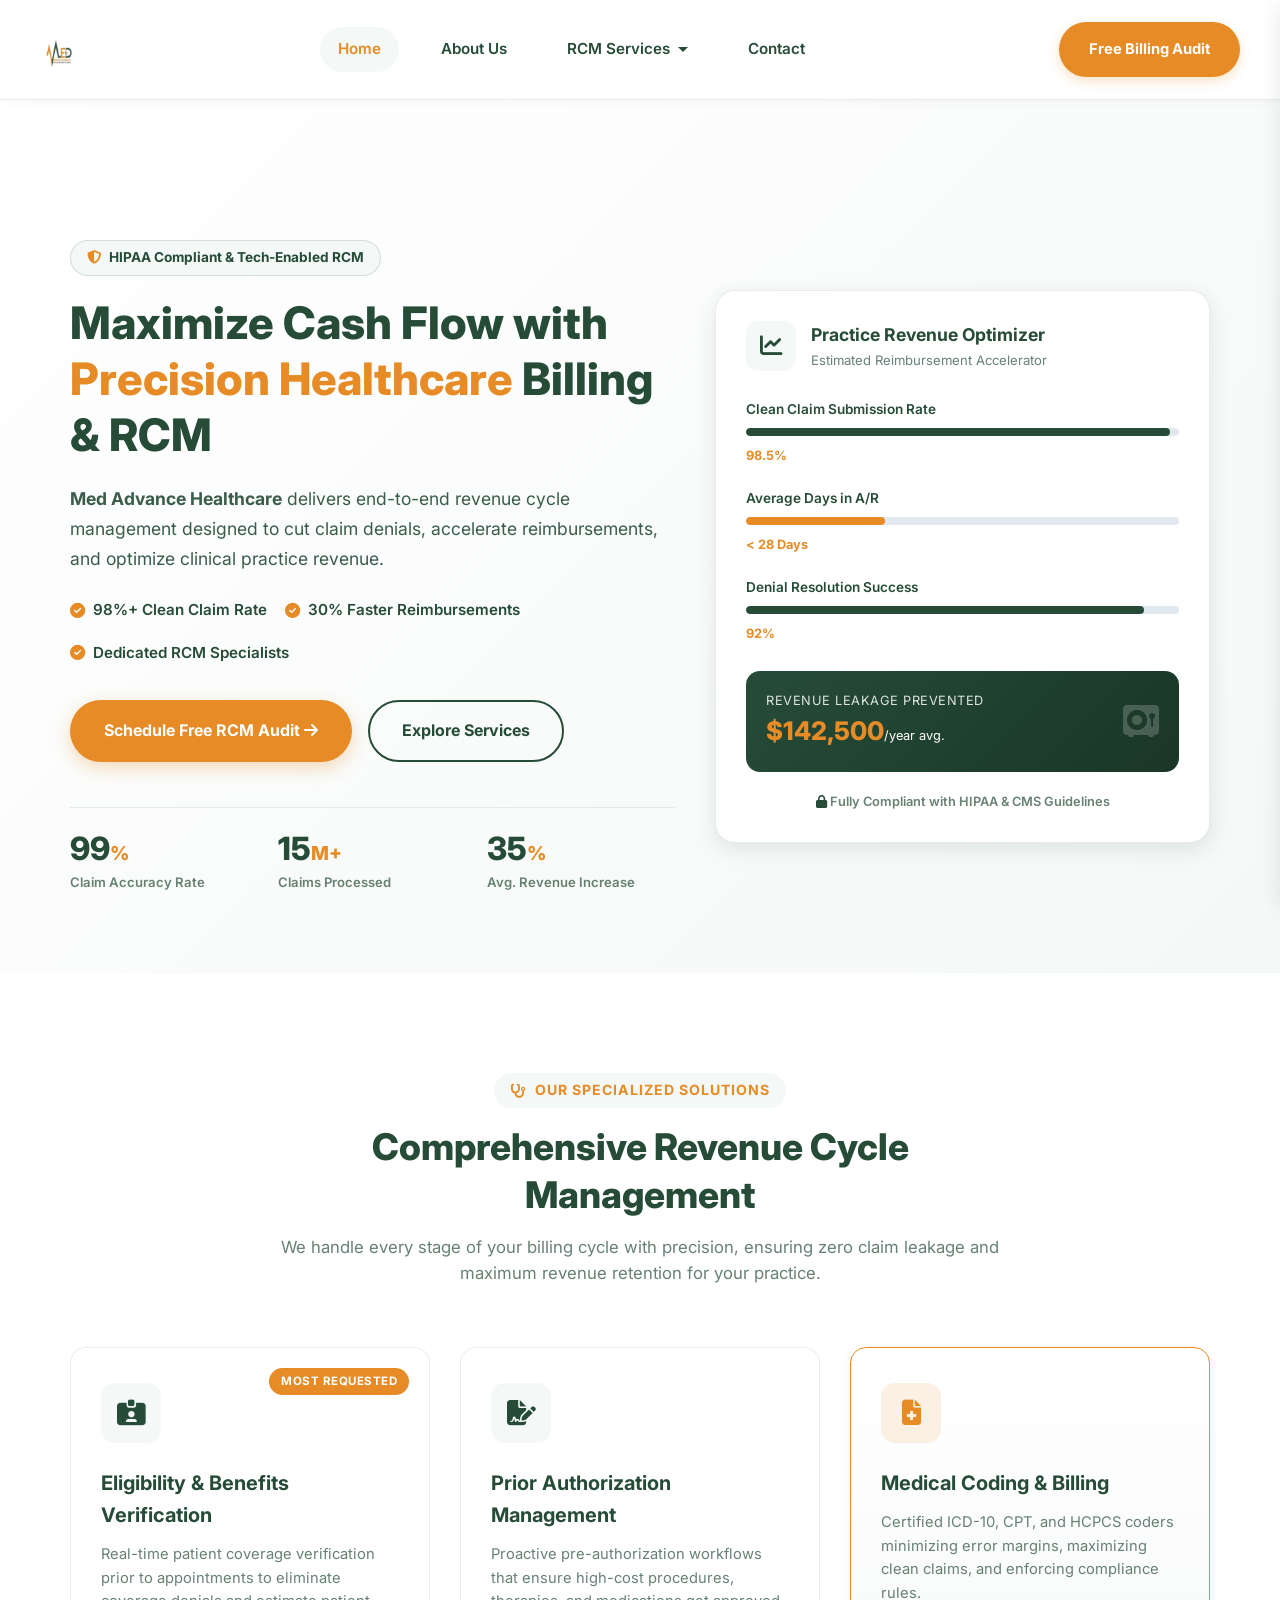
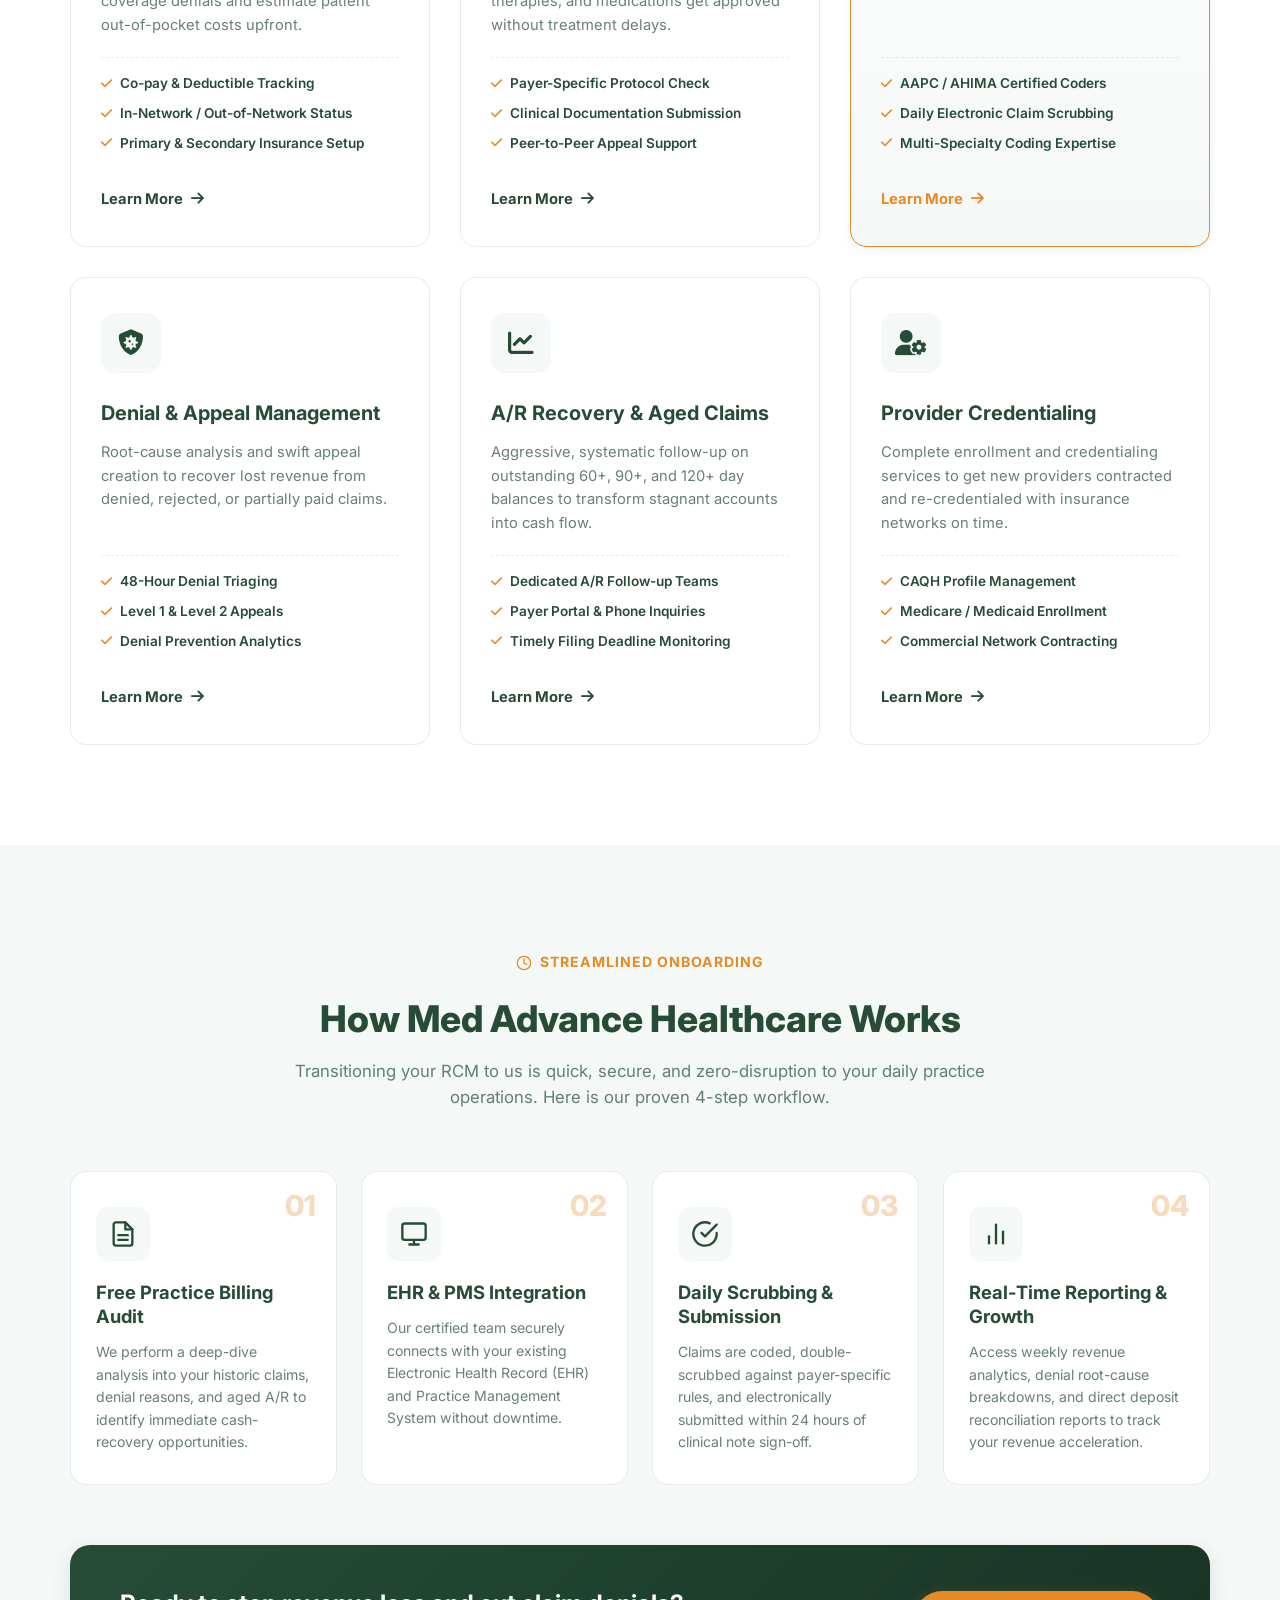
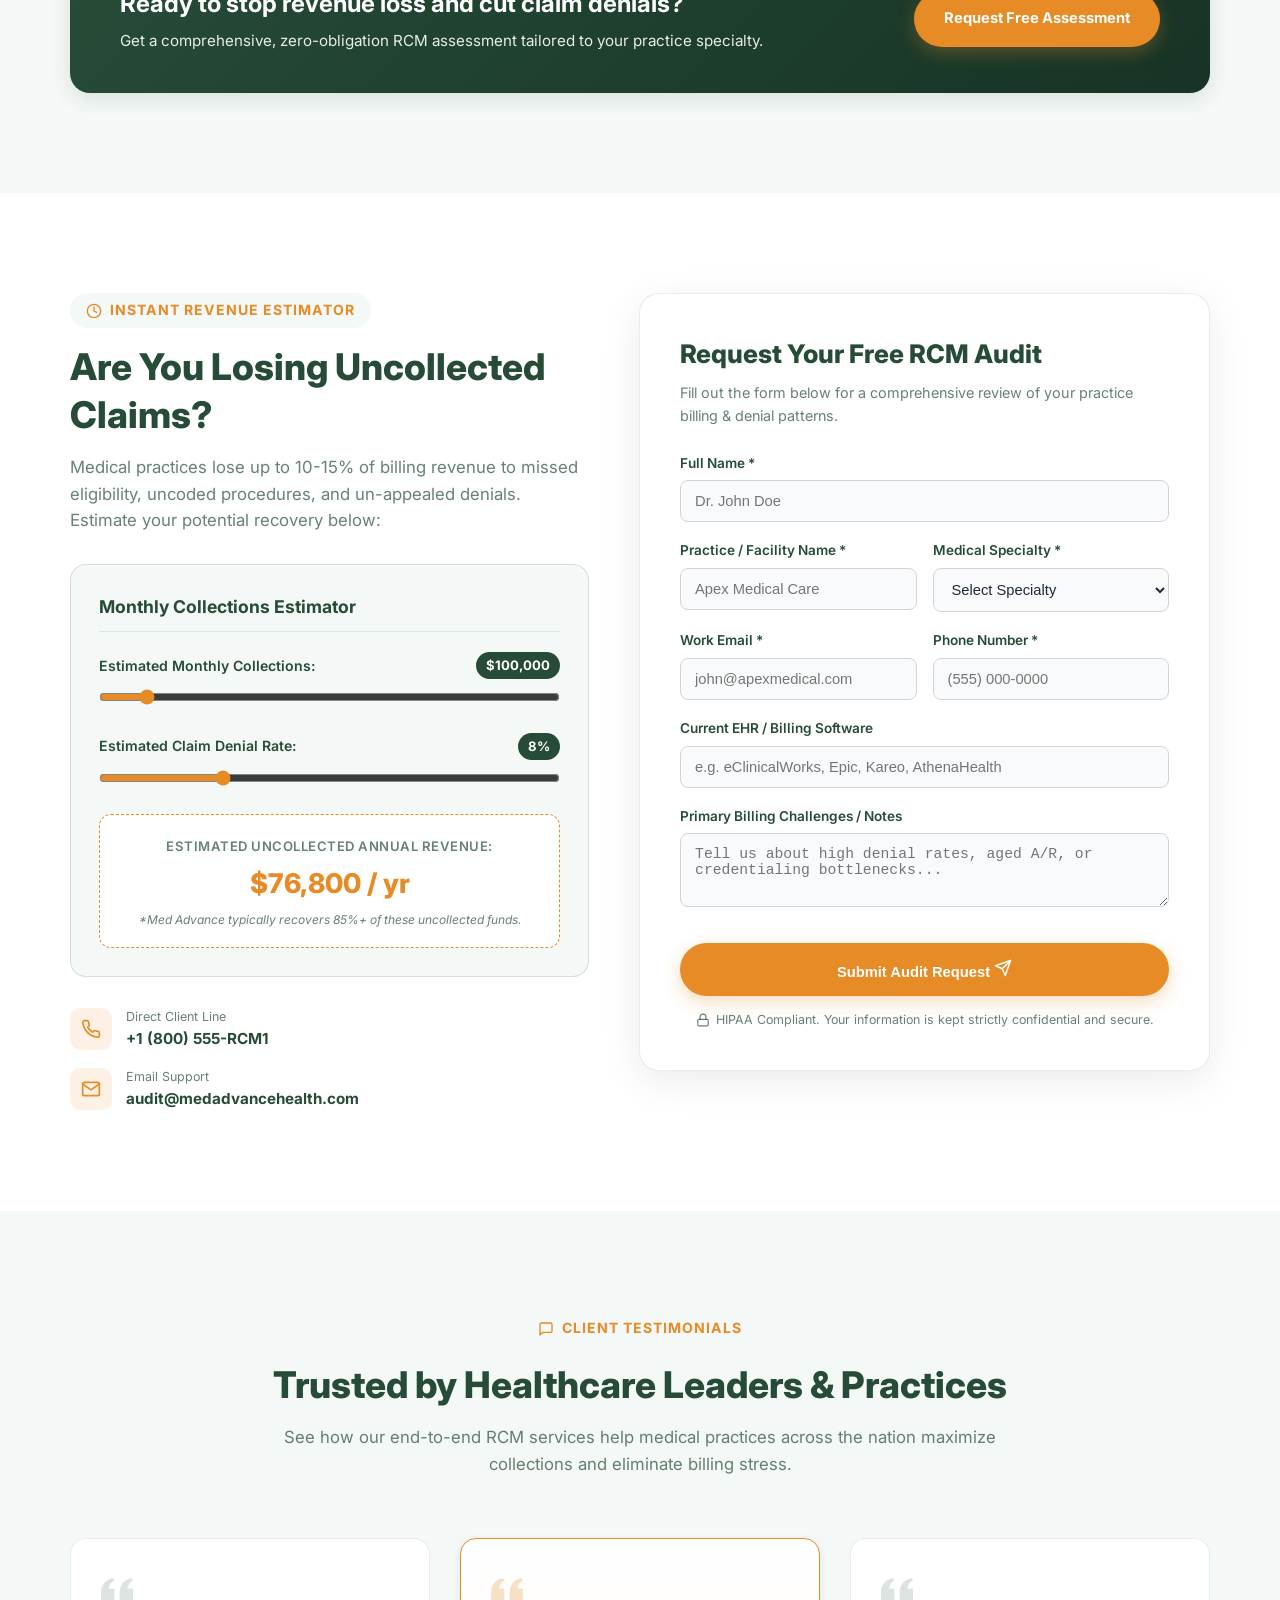
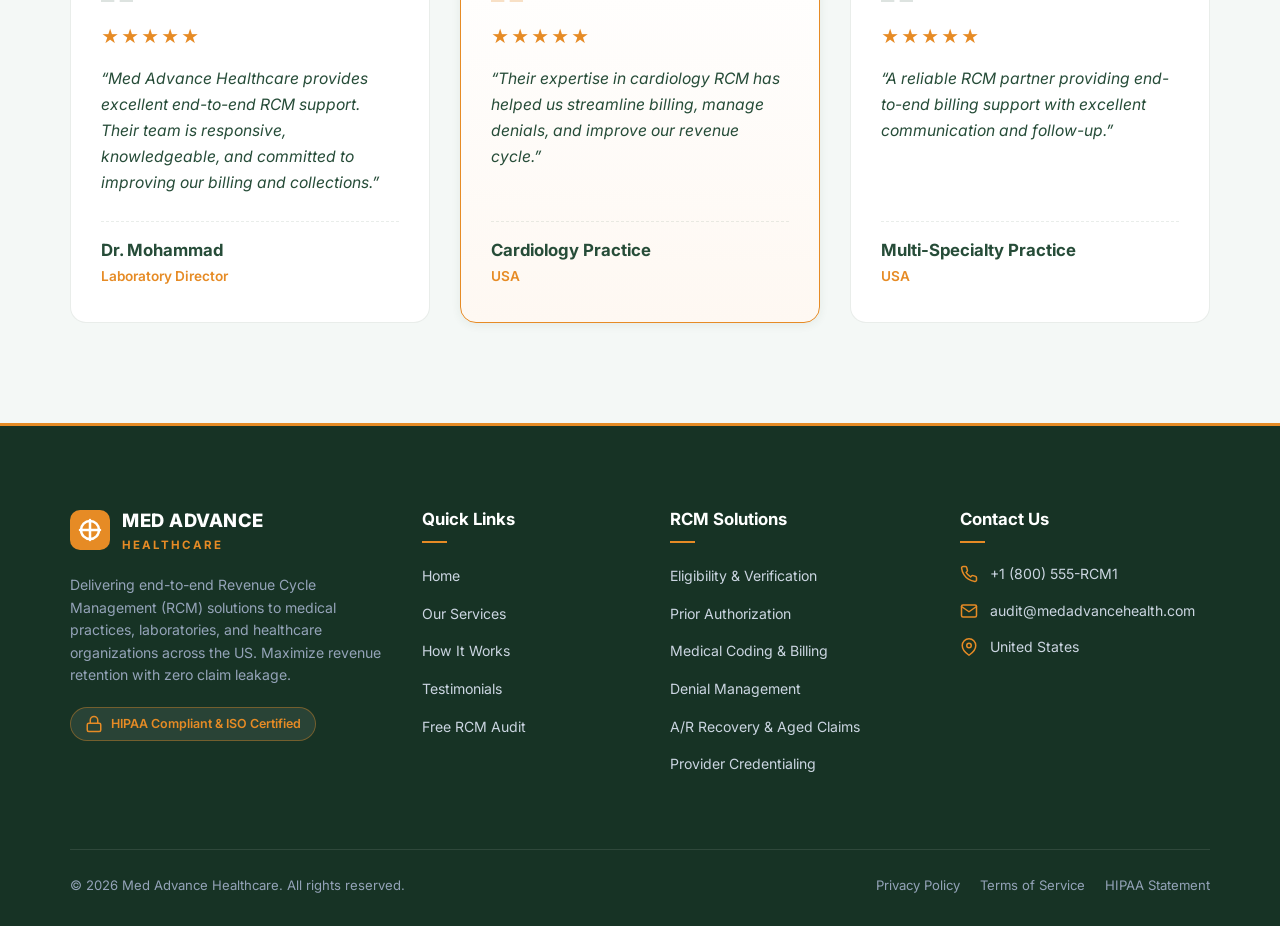
==== index.html @ a1060739 "Add files via upload" ====
<!DOCTYPE html>
<html lang="en">
<head>
    <meta charset="UTF-8">
    <meta name="viewport" content="width=device-width, initial-scale=1.0">
    <title>Med Advance Healthcare - Advanced RCM & Billing</title>
    <!-- Use a professional font that complements the logo, e.g., 'Inter' via Google Fonts -->
    <link href="https://fonts.googleapis.com/css2?family=Inter:wght@400;500;600;700;800&display=swap" rel="stylesheet">
    <link rel="stylesheet" href="https://cdnjs.cloudflare.com/ajax/libs/font-awesome/6.5.1/css/all.min.css">
    <link rel="stylesheet" href="style.css">
</head>
<body>

    <header class="main-header" id="mainHeader">
        <div class="container header-content">
            
            <!-- BRANDING BLOCK (Update the logo image path here) -->
            <a href="#home" class="brand-logo" aria-label="Med Advance Healthcare Home">
                <!-- Replace with your official logo image file -->
                <img src="/logo-removebg-preview.png" alt="Med Advance Healthcare Logo"> 
                
                <!-- Fallback text-based logo, styled to match image -->
                <!-- <div class="logo-text-wrapper"> -->
                    <!-- <span class="logo-M">A</span>Placeholder for the stylized M (using A) -->
                    <!-- <span class="logo-ED">LED</span> -->
                    <!-- <span class="tagline">Advance Healthcare</span> -->
                <!-- </div> -->
            </a>

            <!-- DESKTOP NAVIGATION -->
            <nav class="desktop-nav">
                <ul class="nav-links">
                    <li><a href="#home" class="nav-link active">Home</a></li>
                    <li><a href="about.html" class="nav-link">About Us</a></li>
                    <li class="dropdown">
                        <a href="#services" class="nav-link">RCM Services <span class="arrow-down"></span></a>
                        <ul class="dropdown-menu">
                            <li><a href="#eligibility">Eligibility & Benefits</a></li>
                            <li><a href="#coding">Medical Coding & Billing</a></li>
                            <li><a href="#denials">Denial Management</a></li>
                            <li><a href="#ar-recovery">A/R Recovery</a></li>
                        </ul>
                    </li>
                    <li><a href="#contact" class="nav-link">Contact</a></li>
                </ul>
            </nav>

            <!-- CALL TO ACTION & MOBILE MENU TOGGLE -->
            <div class="header-actions">
                <a href="index.html#contact" class="btn btn-primary">Free Billing Audit</a>
                <button class="mobile-toggle" id="mobileToggle" aria-label="Toggle Navigation">
                    <span class="bar"></span>
                    <span class="bar"></span>
                    <span class="bar"></span>
                </button>
            </div>
        </div>
    </header>

    <!-- MOBILE OVERLAY / DRAWER MENU -->
    <div class="mobile-drawer" id="mobileDrawer">
        <div class="drawer-header">
            <span class="drawer-title">Menu</span>
            <button class="drawer-close" id="drawerClose" aria-label="Close Menu">&times;</button>
        </div>
        <div class="drawer-content">
            <ul class="mobile-links">
                <li><a href="#home" class="mobile-link active">Home</a></li>
                <li><a href="about.html" class="mobile-link">About Us</a></li>
                <li><a href="#services" class="mobile-link">RCM Services</a></li>
                <!-- <li><a href="#portal" class="mobile-link">Client Portal</a></li> -->
                <li><a href="#contact" class="mobile-link">Contact</a></li>
            </ul>
            <div class="drawer-actions">
                <a href="#audit" class="btn btn-primary w-100">Request Free Audit</a>
            </div>
        </div>
    </div>
    <div class="drawer-overlay" id="drawerOverlay"></div>


    <!-- ==========================================================================
     Hero Section - Med Advance Healthcare
     ========================================================================== -->
<section class="hero-section" id="home">
  <!-- Subtle background medical grid motif -->
  <div class="hero-bg-pattern"></div>

  <div class="container hero-container">
    <!-- Left Column: Headline & Value Proposition -->
    <div class="hero-content">
      <div class="hero-badge">
        <i class="fa-solid fa-shield-halved"></i>
        <span>HIPAA Compliant & Tech-Enabled RCM</span>
      </div>

      <h1 class="hero-title">
        Maximize Cash Flow with <span class="text-gold">Precision Healthcare</span> Billing & RCM
      </h1>

      <p class="hero-subtitle">
        <strong>Med Advance Healthcare</strong> delivers end-to-end revenue cycle management designed to cut claim denials, accelerate reimbursements, and optimize clinical practice revenue.
      </p>

      <!-- Key Highlights / Badges -->
      <ul class="hero-features">
        <li><i class="fa-solid fa-circle-check"></i> 98%+ Clean Claim Rate</li>
        <li><i class="fa-solid fa-circle-check"></i> 30% Faster Reimbursements</li>
        <li><i class="fa-solid fa-circle-check"></i> Dedicated RCM Specialists</li>
      </ul>

      <!-- Action Buttons -->
      <div class="hero-cta-group">
        <a href="#audit" class="btn btn-gold btn-lg">
          <span>Schedule Free RCM Audit</span>
          <i class="fa-solid fa-arrow-right"></i>
        </a>
        <a href="#services" class="btn btn-outline-green btn-lg">
          <span>Explore Services</span>
        </a>
      </div>

      <!-- Trust Indicators / Quick Stats -->
      <div class="hero-stats">
        <div class="stat-card">
          <h3 class="stat-number" data-target="99">0</h3><span class="stat-unit">%</span>
          <p class="stat-label">Claim Accuracy Rate</p>
        </div>
        <div class="stat-card">
          <h3 class="stat-number" data-target="15">0</h3><span class="stat-unit">M+</span>
          <p class="stat-label">Claims Processed</p>
        </div>
        <div class="stat-card">
          <h3 class="stat-number" data-target="35">0</h3><span class="stat-unit">%</span>
          <p class="stat-label">Avg. Revenue Increase</p>
        </div>
      </div>
    </div>

    <!-- Right Column: Interactive RCM Impact / Preview Card -->
    <div class="hero-visual">
      <div class="rcm-card">
        <div class="rcm-card-header">
          <div class="card-icon"><i class="fa-solid fa-chart-line"></i></div>
          <div>
            <h4>Practice Revenue Optimizer</h4>
            <p>Estimated Reimbursement Accelerator</p>
          </div>
        </div>

        <div class="rcm-card-body">
          <div class="metric-row">
            <span>Clean Claim Submission Rate</span>
            <div class="progress-bar-wrap">
              <div class="progress-bar" style="width: 98%;"></div>
            </div>
            <span class="metric-value">98.5%</span>
          </div>

          <div class="metric-row">
            <span>Average Days in A/R</span>
            <div class="progress-bar-wrap">
              <div class="progress-bar progress-gold" style="width: 32%;"></div>
            </div>
            <span class="metric-value">&lt; 28 Days</span>
          </div>

          <div class="metric-row">
            <span>Denial Resolution Success</span>
            <div class="progress-bar-wrap">
              <div class="progress-bar" style="width: 92%;"></div>
            </div>
            <span class="metric-value">92%</span>
          </div>

          <!-- Highlight Box inside Visual -->
          <div class="rcm-highlight-box">
            <div class="highlight-info">
              <span class="highlight-title">Revenue Leakage Prevented</span>
              <span class="highlight-amount">$142,500<small>/year avg.</small></span>
            </div>
            <i class="fa-solid fa-vault highlight-icon"></i>
          </div>
        </div>

        <div class="rcm-card-footer">
          <i class="fa-solid fa-lock"></i> Fully Compliant with HIPAA & CMS Guidelines
        </div>
      </div>
    </div>
  </div>
</section>

<!-- ==========================================================================
     Services Section - Med Advance Healthcare
     ========================================================================== -->
<section class="services-section" id="services">
  <div class="container">
    
    <!-- Section Header -->
    <div class="section-header text-center">
      <div class="sub-heading">
        <i class="fa-solid fa-stethoscope"></i> Our Specialized Solutions
      </div>
      <h2 class="section-title">Comprehensive Revenue Cycle Management</h2>
      <p class="section-description">
        We handle every stage of your billing cycle with precision, ensuring zero claim leakage and maximum revenue retention for your practice.
      </p>
    </div>

    <!-- Services Grid -->
    <div class="services-grid">

      <!-- Service Card 1 -->
      <div class="service-card">
        <div class="card-badge">Most Requested</div>
        <div class="service-icon">
          <i class="fa-solid fa-id-card-clip"></i>
        </div>
        <h3 class="service-title">Eligibility & Benefits Verification</h3>
        <p class="service-text">
          Real-time patient coverage verification prior to appointments to eliminate coverage denials and estimate patient out-of-pocket costs upfront.
        </p>
        <ul class="service-list">
          <li><i class="fa-solid fa-check"></i> Co-pay & Deductible Tracking</li>
          <li><i class="fa-solid fa-check"></i> In-Network / Out-of-Network Status</li>
          <li><i class="fa-solid fa-check"></i> Primary & Secondary Insurance Setup</li>
        </ul>
        <a href="#contact" class="service-link">
          <span>Learn More</span> <i class="fa-solid fa-arrow-right"></i>
        </a>
      </div>

      <!-- Service Card 2 -->
      <div class="service-card">
        <div class="service-icon">
          <i class="fa-solid fa-file-signature"></i>
        </div>
        <h3 class="service-title">Prior Authorization Management</h3>
        <p class="service-text">
          Proactive pre-authorization workflows that ensure high-cost procedures, therapies, and medications get approved without treatment delays.
        </p>
        <ul class="service-list">
          <li><i class="fa-solid fa-check"></i> Payer-Specific Protocol Check</li>
          <li><i class="fa-solid fa-check"></i> Clinical Documentation Submission</li>
          <li><i class="fa-solid fa-check"></i> Peer-to-Peer Appeal Support</li>
        </ul>
        <a href="#contact" class="service-link">
          <span>Learn More</span> <i class="fa-solid fa-arrow-right"></i>
        </a>
      </div>

      <!-- Service Card 3 -->
      <div class="service-card highlight-card">
        <div class="service-icon gold-icon">
          <i class="fa-solid fa-file-medical"></i>
        </div>
        <h3 class="service-title">Medical Coding & Billing</h3>
        <p class="service-text">
          Certified ICD-10, CPT, and HCPCS coders minimizing error margins, maximizing clean claims, and enforcing compliance rules.
        </p>
        <ul class="service-list">
          <li><i class="fa-solid fa-check"></i> AAPC / AHIMA Certified Coders</li>
          <li><i class="fa-solid fa-check"></i> Daily Electronic Claim Scrubbing</li>
          <li><i class="fa-solid fa-check"></i> Multi-Specialty Coding Expertise</li>
        </ul>
        <a href="#contact" class="service-link gold-link">
          <span>Learn More</span> <i class="fa-solid fa-arrow-right"></i>
        </a>
      </div>

      <!-- Service Card 4 -->
      <div class="service-card">
        <div class="service-icon">
          <i class="fa-solid fa-shield-virus"></i>
        </div>
        <h3 class="service-title">Denial & Appeal Management</h3>
        <p class="service-text">
          Root-cause analysis and swift appeal creation to recover lost revenue from denied, rejected, or partially paid claims.
        </p>
        <ul class="service-list">
          <li><i class="fa-solid fa-check"></i> 48-Hour Denial Triaging</li>
          <li><i class="fa-solid fa-check"></i> Level 1 & Level 2 Appeals</li>
          <li><i class="fa-solid fa-check"></i> Denial Prevention Analytics</li>
        </ul>
        <a href="#contact" class="service-link">
          <span>Learn More</span> <i class="fa-solid fa-arrow-right"></i>
        </a>
      </div>

      <!-- Service Card 5 -->
      <div class="service-card">
        <div class="service-icon">
          <i class="fa-solid fa-chart-line"></i>
        </div>
        <h3 class="service-title">A/R Recovery & Aged Claims</h3>
        <p class="service-text">
          Aggressive, systematic follow-up on outstanding 60+, 90+, and 120+ day balances to transform stagnant accounts into cash flow.
        </p>
        <ul class="service-list">
          <li><i class="fa-solid fa-check"></i> Dedicated A/R Follow-up Teams</li>
          <li><i class="fa-solid fa-check"></i> Payer Portal & Phone Inquiries</li>
          <li><i class="fa-solid fa-check"></i> Timely Filing Deadline Monitoring</li>
        </ul>
        <a href="#contact" class="service-link">
          <span>Learn More</span> <i class="fa-solid fa-arrow-right"></i>
        </a>
      </div>

      <!-- Service Card 6 -->
      <div class="service-card">
        <div class="service-icon">
          <i class="fa-solid fa-user-gear"></i>
        </div>
        <h3 class="service-title">Provider Credentialing</h3>
        <p class="service-text">
          Complete enrollment and credentialing services to get new providers contracted and re-credentialed with insurance networks on time.
        </p>
        <ul class="service-list">
          <li><i class="fa-solid fa-check"></i> CAQH Profile Management</li>
          <li><i class="fa-solid fa-check"></i> Medicare / Medicaid Enrollment</li>
          <li><i class="fa-solid fa-check"></i> Commercial Network Contracting</li>
        </ul>
        <a href="#contact" class="service-link">
          <span>Learn More</span> <i class="fa-solid fa-arrow-right"></i>
        </a>
      </div>

    </div>

  </div>
</section>

<!-- ==========================================================================
     Why Choose Us / Workflow Process Section - Med Advance Healthcare
     ========================================================================== -->
<section class="process-section" id="process">
  <div class="container">
    
    <!-- Section Header -->
    <div class="section-header text-center">
      <div class="sub-heading">
        <svg width="16" height="16" viewBox="0 0 24 24" fill="none" stroke="currentColor" stroke-width="2" stroke-linecap="round" stroke-linejoin="round"><circle cx="12" cy="12" r="10"/><polyline points="12 6 12 12 16 14"/></svg>
        Streamlined Onboarding
      </div>
      <h2 class="section-title">How Med Advance Healthcare Works</h2>
      <p class="section-description">
        Transitioning your RCM to us is quick, secure, and zero-disruption to your daily practice operations. Here is our proven 4-step workflow.
      </p>
    </div>

    <!-- Process / Workflow Timeline -->
    <div class="process-grid">

      <!-- Step 1 -->
      <div class="process-card">
        <div class="step-number">01</div>
        <div class="process-icon">
          <svg width="28" height="28" viewBox="0 0 24 24" fill="none" stroke="currentColor" stroke-width="2" stroke-linecap="round" stroke-linejoin="round"><path d="M14 2H6a2 2 0 0 0-2 2v16a2 2 0 0 0 2 2h12a2 2 0 0 0 2-2V8z"/><polyline points="14 2 14 8 20 8"/><line x1="16" y1="13" x2="8" y2="13"/><line x1="16" y1="17" x2="8" y2="17"/></svg>
        </div>
        <h3 class="process-title">Free Practice Billing Audit</h3>
        <p class="process-text">
          We perform a deep-dive analysis into your historic claims, denial reasons, and aged A/R to identify immediate cash-recovery opportunities.
        </p>
      </div>

      <!-- Step 2 -->
      <div class="process-card">
        <div class="step-number">02</div>
        <div class="process-icon">
          <svg width="28" height="28" viewBox="0 0 24 24" fill="none" stroke="currentColor" stroke-width="2" stroke-linecap="round" stroke-linejoin="round"><rect x="2" y="3" width="20" height="14" rx="2" ry="2"/><line x1="8" y1="21" x2="16" y2="21"/><line x1="12" y1="17" x2="12" y2="21"/></svg>
        </div>
        <h3 class="process-title">EHR & PMS Integration</h3>
        <p class="process-text">
          Our certified team securely connects with your existing Electronic Health Record (EHR) and Practice Management System without downtime.
        </p>
      </div>

      <!-- Step 3 -->
      <div class="process-card">
        <div class="step-number">03</div>
        <div class="process-icon">
          <svg width="28" height="28" viewBox="0 0 24 24" fill="none" stroke="currentColor" stroke-width="2" stroke-linecap="round" stroke-linejoin="round"><path d="M22 11.08V12a10 10 0 1 1-5.93-9.14"/><polyline points="22 4 12 14.01 9 11.01"/></svg>
        </div>
        <h3 class="process-title">Daily Scrubbing & Submission</h3>
        <p class="process-text">
          Claims are coded, double-scrubbed against payer-specific rules, and electronically submitted within 24 hours of clinical note sign-off.
        </p>
      </div>

      <!-- Step 4 -->
      <div class="process-card">
        <div class="step-number">04</div>
        <div class="process-icon">
          <svg width="28" height="28" viewBox="0 0 24 24" fill="none" stroke="currentColor" stroke-width="2" stroke-linecap="round" stroke-linejoin="round"><line x1="18" y1="20" x2="18" y2="10"/><line x1="12" y1="20" x2="12" y2="4"/><line x1="6" y1="20" x2="6" y2="14"/></svg>
        </div>
        <h3 class="process-title">Real-Time Reporting & Growth</h3>
        <p class="process-text">
          Access weekly revenue analytics, denial root-cause breakdowns, and direct deposit reconciliation reports to track your revenue acceleration.
        </p>
      </div>

    </div>

    <!-- Feature Highlights Banner -->
    <div class="process-banner">
      <div class="banner-content">
        <h3>Ready to stop revenue loss and cut claim denials?</h3>
        <p>Get a comprehensive, zero-obligation RCM assessment tailored to your practice specialty.</p>
      </div>
      <a href="#contact" class="btn btn-gold">
        <span>Request Free Assessment</span>
      </a>
    </div>

  </div>
</section>

<!-- ==========================================================================
     Contact & Interactive RCM Audit Request Section
     ========================================================================== -->
<section class="audit-contact-section" id="contact">
  <div class="container">
    <div class="audit-contact-grid">

      <!-- Left Column: Interactive Revenue Loss Calculator & Contact Info -->
      <div class="audit-info-box">
        <div class="sub-heading">
          <svg width="16" height="16" viewBox="0 0 24 24" fill="none" stroke="currentColor" stroke-width="2" stroke-linecap="round" stroke-linejoin="round"><circle cx="12" cy="12" r="10"/><path d="M12 6v6l4 2"/></svg>
          Instant Revenue Estimator
        </div>
        <h2 class="section-title">Are You Losing Uncollected Claims?</h2>
        <p class="section-description">
          Medical practices lose up to 10-15% of billing revenue to missed eligibility, uncoded procedures, and un-appealed denials. Estimate your potential recovery below:
        </p>

        <!-- Interactive Calculator Widget -->
        <div class="calculator-card">
          <div class="calc-header">
            <h4>Monthly Collections Estimator</h4>
          </div>

          <div class="calc-group">
            <div class="calc-label-row">
              <label for="monthly-claims">Estimated Monthly Collections:</label>
              <span id="monthly-claims-val" class="calc-val-badge">$100,000</span>
            </div>
            <input type="range" id="monthly-claims" min="10000" max="1000000" step="10000" value="100000">
          </div>

          <div class="calc-group">
            <div class="calc-label-row">
              <label for="denial-rate">Estimated Claim Denial Rate:</label>
              <span id="denial-rate-val" class="calc-val-badge">8%</span>
            </div>
            <input type="range" id="denial-rate" min="2" max="25" step="1" value="8">
          </div>

          <!-- Calculated Output Display -->
          <div class="calc-result-box">
            <span class="result-label">Estimated Uncollected Annual Revenue:</span>
            <div class="result-amount" id="uncollected-amount">$9,600 / yr</div>
            <p class="result-subtext">*Med Advance typically recovers 85%+ of these uncollected funds.</p>
          </div>
        </div>

        <!-- Direct Contact Quick Links -->
        <div class="contact-details-list">
          <div class="detail-item">
            <div class="detail-icon">
              <svg width="20" height="20" viewBox="0 0 24 24" fill="none" stroke="currentColor" stroke-width="2" stroke-linecap="round" stroke-linejoin="round"><path d="M22 16.92v3a2 2 0 0 1-2.18 2 19.79 19.79 0 0 1-8.63-3.07 19.5 19.5 0 0 1-6-6 19.79 19.79 0 0 1-3.07-8.67A2 2 0 0 1 4.11 2h3a2 2 0 0 1 2 1.72 12.84 12.84 0 0 0 .7 2.81 2 2 0 0 1-.45 2.11L8.09 9.91a16 16 0 0 0 6 6l1.27-1.27a2 2 0 0 1 2.11-.45 12.84 12.84 0 0 0 2.81.7A2 2 0 0 1 22 16.92z"/></svg>
            </div>
            <div>
              <span class="detail-label">Direct Client Line</span>
              <p class="detail-val">+1 (800) 555-RCM1</p>
            </div>
          </div>

          <div class="detail-item">
            <div class="detail-icon">
              <svg width="20" height="20" viewBox="0 0 24 24" fill="none" stroke="currentColor" stroke-width="2" stroke-linecap="round" stroke-linejoin="round"><path d="M4 4h16c1.1 0 2 .9 2 2v12c0 1.1-.9 2-2 2H4c-1.1 0-2-.9-2-2V6c0-1.1.9-2 2-2z"/><polyline points="22,6 12,13 2,6"/></svg>
            </div>
            <div>
              <span class="detail-label">Email Support</span>
              <p class="detail-val">audit@medadvancehealth.com</p>
            </div>
          </div>
        </div>

      </div>

      <!-- Right Column: Lead Form -->
      <div class="audit-form-card">
        <h3 class="form-title">Request Your Free RCM Audit</h3>
        <p class="form-subtitle">Fill out the form below for a comprehensive review of your practice billing & denial patterns.</p>

        <form id="rcm-audit-form" class="audit-form">
          
          <div class="form-group">
            <label for="full-name">Full Name *</label>
            <input type="text" id="full-name" required placeholder="Dr. John Doe">
          </div>

          <div class="form-row">
            <div class="form-group">
              <label for="practice-name">Practice / Facility Name *</label>
              <input type="text" id="practice-name" required placeholder="Apex Medical Care">
            </div>
            <div class="form-group">
              <label for="specialty">Medical Specialty *</label>
              <select id="specialty" required>
                <option value="" disabled selected>Select Specialty</option>
                <option value="cardiology">Cardiology</option>
                <option value="orthopedics">Orthopedics</option>
                <option value="dermatology">Dermatology</option>
                <option value="internal_medicine">Internal Medicine / Primary</option>
                <option value="pediatrics">Pediatrics</option>
                <option value="other">Other Specialty</option>
              </select>
            </div>
          </div>

          <div class="form-row">
            <div class="form-group">
              <label for="email">Work Email *</label>
              <input type="email" id="email" required placeholder="john@apexmedical.com">
            </div>
            <div class="form-group">
              <label for="phone">Phone Number *</label>
              <input type="tel" id="phone" required placeholder="(555) 000-0000">
            </div>
          </div>

          <div class="form-group">
            <label for="current-software">Current EHR / Billing Software</label>
            <input type="text" id="current-software" placeholder="e.g. eClinicalWorks, Epic, Kareo, AthenaHealth">
          </div>

          <div class="form-group">
            <label for="notes">Primary Billing Challenges / Notes</label>
            <textarea id="notes" rows="3" placeholder="Tell us about high denial rates, aged A/R, or credentialing bottlenecks..."></textarea>
          </div>

          <button type="submit" class="btn btn-gold btn-full">
            <span>Submit Audit Request</span>
            <svg width="18" height="18" viewBox="0 0 24 24" fill="none" stroke="currentColor" stroke-width="2" stroke-linecap="round" stroke-linejoin="round"><line x1="22" y1="2" x2="11" y2="13"/><polygon points="22 2 15 22 11 13 2 9 22 2"/></svg>
          </button>

          <p class="privacy-note">
            <svg width="14" height="14" viewBox="0 0 24 24" fill="none" stroke="currentColor" stroke-width="2" stroke-linecap="round" stroke-linejoin="round"><rect x="3" y="11" width="18" height="11" rx="2" ry="2"/><path d="M7 11V7a5 5 0 0 1 10 0v4"/></svg>
            HIPAA Compliant. Your information is kept strictly confidential and secure.
          </p>

        </form>

        <!-- Form Success State (Hidden by default) -->
        <div id="form-success-msg" class="success-message" style="display: none;">
          <div class="success-icon">✓</div>
          <h4>Audit Request Received!</h4>
          <p>Thank you. Our RCM specialist will review your details and reach out within 24 business hours.</p>
        </div>

      </div>

    </div>
  </div>
</section>

<!-- ==========================================================================
     Testimonials Section - Med Advance Healthcare
     ========================================================================== -->
<section class="testimonials-section" id="testimonials">
  <div class="container">
    
    <!-- Section Header -->
    <div class="section-header text-center">
      <div class="sub-heading">
        <svg width="16" height="16" viewBox="0 0 24 24" fill="none" stroke="currentColor" stroke-width="2" stroke-linecap="round" stroke-linejoin="round"><path d="M21 15a2 2 0 0 1-2 2H7l-4 4V5a2 2 0 0 1 2-2h14a2 2 0 0 1 2 2z"/></svg>
        Client Testimonials
      </div>
      <h2 class="section-title">Trusted by Healthcare Leaders & Practices</h2>
      <p class="section-description">
        See how our end-to-end RCM services help medical practices across the nation maximize collections and eliminate billing stress.
      </p>
    </div>

    <!-- Testimonials Grid -->
    <div class="testimonials-grid">

      <!-- Testimonial 1 -->
      <div class="testimonial-card">
        <div class="quote-icon">
          <svg width="32" height="32" viewBox="0 0 24 24" fill="currentColor"><path d="M14.017 21v-7.391c0-5.704 3.731-9.57 8.983-10.609l.995 2.151c-2.432.917-3.995 3.638-3.995 5.849h4v10h-9.983zm-14.017 0v-7.391c0-5.704 3.748-9.57 9-10.609l.996 2.151c-2.433.917-3.996 3.638-3.996 5.849h3.983v10h-9.983z"/></svg>
        </div>
        <div class="star-rating">★★★★★</div>
        <p class="testimonial-text">
          “Med Advance Healthcare provides excellent end-to-end RCM support. Their team is responsive, knowledgeable, and committed to improving our billing and collections.”
        </p>
        <div class="author-info">
          <h4 class="author-name">Dr. Mohammad</h4>
          <span class="author-role">Laboratory Director</span>
        </div>
      </div>

      <!-- Testimonial 2 -->
      <div class="testimonial-card highlight-card">
        <div class="quote-icon gold-quote">
          <svg width="32" height="32" viewBox="0 0 24 24" fill="currentColor"><path d="M14.017 21v-7.391c0-5.704 3.731-9.57 8.983-10.609l.995 2.151c-2.432.917-3.995 3.638-3.995 5.849h4v10h-9.983zm-14.017 0v-7.391c0-5.704 3.748-9.57 9-10.609l.996 2.151c-2.433.917-3.996 3.638-3.996 5.849h3.983v10h-9.983z"/></svg>
        </div>
        <div class="star-rating">★★★★★</div>
        <p class="testimonial-text">
          “Their expertise in cardiology RCM has helped us streamline billing, manage denials, and improve our revenue cycle.”
        </p>
        <div class="author-info">
          <h4 class="author-name">Cardiology Practice</h4>
          <span class="author-role">USA</span>
        </div>
      </div>

      <!-- Testimonial 3 -->
      <div class="testimonial-card">
        <div class="quote-icon">
          <svg width="32" height="32" viewBox="0 0 24 24" fill="currentColor"><path d="M14.017 21v-7.391c0-5.704 3.731-9.57 8.983-10.609l.995 2.151c-2.432.917-3.995 3.638-3.995 5.849h4v10h-9.983zm-14.017 0v-7.391c0-5.704 3.748-9.57 9-10.609l.996 2.151c-2.433.917-3.996 3.638-3.996 5.849h3.983v10h-9.983z"/></svg>
        </div>
        <div class="star-rating">★★★★★</div>
        <p class="testimonial-text">
          “A reliable RCM partner providing end-to-end billing support with excellent communication and follow-up.”
        </p>
        <div class="author-info">
          <h4 class="author-name">Multi-Specialty Practice</h4>
          <span class="author-role">USA</span>
        </div>
      </div>

    </div>

  </div>
</section>

<!-- ==========================================================================
     Footer Section - Med Advance Healthcare
     ========================================================================== -->
<footer class="site-footer">
  <div class="container">
    
    <!-- Top Footer Grid -->
    <div class="footer-grid">

      <!-- Column 1: Company Info -->
      <div class="footer-col brand-col">
        <div class="footer-logo">
          <div class="logo-symbol">
            <svg width="24" height="24" viewBox="0 0 24 24" fill="none" stroke="currentColor" stroke-width="2.5" stroke-linecap="round" stroke-linejoin="round"><path d="M12 2v20M2 12h20"/><circle cx="12" cy="12" r="9"/></svg>
          </div>
          <div class="logo-text">
            <span class="brand-med">MED ADVANCE</span>
            <span class="brand-sub">HEALTHCARE</span>
          </div>
        </div>
        <p class="footer-about">
          Delivering end-to-end Revenue Cycle Management (RCM) solutions to medical practices, laboratories, and healthcare organizations across the US. Maximize revenue retention with zero claim leakage.
        </p>
        <div class="hipaa-badge">
          <svg width="18" height="18" viewBox="0 0 24 24" fill="none" stroke="currentColor" stroke-width="2" stroke-linecap="round" stroke-linejoin="round"><rect x="3" y="11" width="18" height="11" rx="2" ry="2"/><path d="M7 11V7a5 5 0 0 1 10 0v4"/></svg>
          <span>HIPAA Compliant & ISO Certified</span>
        </div>
      </div>

      <!-- Column 2: Quick Links -->
      <div class="footer-col">
        <h4 class="footer-heading">Quick Links</h4>
        <ul class="footer-links">
          <li><a href="#home">Home</a></li>
          <li><a href="#services">Our Services</a></li>
          <li><a href="#process">How It Works</a></li>
          <li><a href="#testimonials">Testimonials</a></li>
          <li><a href="#contact">Free RCM Audit</a></li>
        </ul>
      </div>

      <!-- Column 3: RCM Services -->
      <div class="footer-col">
        <h4 class="footer-heading">RCM Solutions</h4>
        <ul class="footer-links">
          <li><a href="#services">Eligibility & Verification</a></li>
          <li><a href="#services">Prior Authorization</a></li>
          <li><a href="#services">Medical Coding & Billing</a></li>
          <li><a href="#services">Denial Management</a></li>
          <li><a href="#services">A/R Recovery & Aged Claims</a></li>
          <li><a href="#services">Provider Credentialing</a></li>
        </ul>
      </div>

      <!-- Column 4: Contact Info -->
      <div class="footer-col">
        <h4 class="footer-heading">Contact Us</h4>
        <ul class="footer-contact">
          <li>
            <svg width="18" height="18" viewBox="0 0 24 24" fill="none" stroke="currentColor" stroke-width="2" stroke-linecap="round" stroke-linejoin="round"><path d="M22 16.92v3a2 2 0 0 1-2.18 2 19.79 19.79 0 0 1-8.63-3.07 19.5 19.5 0 0 1-6-6 19.79 19.79 0 0 1-3.07-8.67A2 2 0 0 1 4.11 2h3a2 2 0 0 1 2 1.72 12.84 12.84 0 0 0 .7 2.81 2 2 0 0 1-.45 2.11L8.09 9.91a16 16 0 0 0 6 6l1.27-1.27a2 2 0 0 1 2.11-.45 12.84 12.84 0 0 0 2.81.7A2 2 0 0 1 22 16.92z"/></svg>
            <span>+1 (800) 555-RCM1</span>
          </li>
          <li>
            <svg width="18" height="18" viewBox="0 0 24 24" fill="none" stroke="currentColor" stroke-width="2" stroke-linecap="round" stroke-linejoin="round"><path d="M4 4h16c1.1 0 2 .9 2 2v12c0 1.1-.9 2-2 2H4c-1.1 0-2-.9-2-2V6c0-1.1.9-2 2-2z"/><polyline points="22,6 12,13 2,6"/></svg>
            <span>audit@medadvancehealth.com</span>
          </li>
          <li>
            <svg width="18" height="18" viewBox="0 0 24 24" fill="none" stroke="currentColor" stroke-width="2" stroke-linecap="round" stroke-linejoin="round"><path d="M21 10c0 7-9 13-9 13s-9-6-9-13a9 9 0 0 1 18 0z"/><circle cx="12" cy="10" r="3"/></svg>
            <span>United States</span>
          </li>
        </ul>
      </div>

    </div>

    <!-- Bottom Footer Bar -->
    <div class="footer-bottom">
      <p class="copyright">
        &copy; <span id="current-year"></span> Med Advance Healthcare. All rights reserved.
      </p>
      <div class="legal-links">
        <a href="#">Privacy Policy</a>
        <a href="#">Terms of Service</a>
        <a href="#">HIPAA Statement</a>
      </div>
    </div>

  </div>
</footer>

    <script src="script.js"></script>
</body>
</html>
---- style.css ----
/* ==========================================================================
   Med Advance Healthcare - Root Variables (Logo Matched)
   ========================================================================= */
:root {
  /* EXACT LOGO MATCHED COLORS */
  --logo-green: #264C38;  /* Deep Forest Green (from ED, base of A) */
  --logo-gold: #E68B25;   /* Warm Golden-Orange (from large A, Advance text) */
  
  /* SYSTEM COLORS & SHADES */
  --white: #ffffff;
  --light-green-bg: #F4F8F6; /* Subtle green-tinted off-white for background variations */
  --text-dark: var(--logo-green); /* Use the logo green for primary text */
  --text-light: rgba(38, 76, 56, 0.7); /* Lighter version of logo green */
  
  /* LAYOUT & DECORATION */
  --header-height-base: 100px;
  --header-height-scrolled: 75px;
  --shadow-sm: 0 2px 10px rgba(38, 76, 56, 0.08); /* Green tinted shadow */
  --shadow-md: 0 6px 20px rgba(38, 76, 56, 0.12); /* Green tinted shadow */
  --border-color: rgba(38, 76, 56, 0.1); /* Green tinted border */
  --transition: all 0.3s cubic-bezier(0.4, 0, 0.2, 1);
  --font-family: 'Inter', system-ui, -apple-system, sans-serif;
}

/* Smooth Scroll Behavior across the entire page */
html {
  scroll-behavior: smooth;
}

/* Optional: Offset for fixed header/navigation so titles aren't hidden under the navbar */
section {
  scroll-margin-top: 80px; /* Adjust this value to match your navbar height */
}

/* ==========================================================================
   1. Reset & Base Styles
   ========================================================================= */
* {
  margin: 0;
  padding: 0;
  box-sizing: border-box;
}

body {
  font-family: var(--font-family);
  color: var(--text-dark);
  background-color: var(--white);
  line-height: 1.6;
}

.container {
  width: 100%;
  max-width: 1200px;
  margin: 0 auto;
  padding: 0 30px;
}

/* ==========================================================================
   2. Main Sticky Header
   ========================================================================= */
.main-header {
  position: fixed;
  top: 0;
  left: 0;
  width: 100%;
  height: var(--header-height-base);
  background-color: var(--white);
  border-bottom: 1px solid var(--border-color);
  z-index: 1000;
  display: flex;
  align-items: center;
  transition: var(--transition);
}

/* Scrolled State */
.main-header.scrolled {
  height: var(--header-height-scrolled);
  box-shadow: var(--shadow-md);
  border-bottom: none;
}

.header-content {
  display: flex;
  align-items: center;
  justify-content: space-between;
}

/* ==========================================================================
   3. Logo / Branding Block (Matches Image Style)
   ========================================================================= */
.brand-logo {
  display: block;
  text-decoration: none;
}

/* Styling for actual image file if used */
.brand-logo img {
  display: block;
  max-height: 90px; /* Example, adjust as needed */
  transition: max-height 0.3s ease;
}

.main-header.scrolled .brand-logo img {
  max-height: 70px;
}

/* Styling for fallback text, visual match to logo image */
.logo-text-wrapper {
  display: inline-block;
  line-height: 1.1;
  position: relative;
  font-family: 'Times New Roman', Times, serif; /* Serifs match logo text style */
}

.logo-M {
  font-size: 55px;
  font-weight: 800;
  color: var(--logo-gold);
  transform: skewX(-15deg); /* Emulate the skewed A shape for 'M' */
  position: absolute;
  left: -5px;
  top: -15px;
}

.logo-ED {
  font-size: 38px;
  font-weight: 800;
  color: var(--logo-green);
  padding-left: 28px;
  display: block;
}

.brand-logo .tagline {
  display: block;
  font-family: var(--font-family); /* Cleaner font for tagline */
  font-size: 11px;
  font-weight: 700;
  color: var(--logo-gold);
  letter-spacing: 0.5px;
  margin-top: -3px;
  padding-left: 1px;
}

/* Adjust logo on scroll */
.main-header.scrolled .logo-M { font-size: 42px; top: -12px; }
.main-header.scrolled .logo-ED { font-size: 30px; padding-left: 22px; }
.main-header.scrolled .tagline { font-size: 9px; }


/* ==========================================================================
   4. Desktop Navigation
   ========================================================================= */
.desktop-nav {
  display: flex;
  align-items: center;
}

.nav-links {
  display: flex;
  list-style: none;
  gap: 15px;
}

.nav-link {
  text-decoration: none;
  color: var(--text-dark); /* Use green as default */
  font-size: 0.95rem;
  font-weight: 600;
  padding: 10px 18px;
  border-radius: 50px;
  transition: var(--transition);
  display: flex;
  align-items: center;
}

/* Gold active / hover states */
.nav-link:hover,
.nav-link.active {
  color: var(--logo-gold);
  background-color: var(--light-green-bg); /* Use light green for subtle contrast */
}

/* Dropdown Menu styling */
.dropdown {
  position: relative;
}

.arrow-down {
  display: inline-block;
  width: 0; height: 0;
  margin-left: 8px;
  border-left: 5px solid transparent;
  border-right: 5px solid transparent;
  border-top: 5px solid var(--text-dark); /* Match green */
  transition: transform 0.3s ease;
}

.nav-link:hover .arrow-down,
.nav-link.active .arrow-down {
  border-top-color: var(--logo-gold);
}

.dropdown-menu {
  position: absolute;
  top: 100%;
  left: 50%;
  transform: translateX(-50%) translateY(15px);
  width: 240px;
  background-color: var(--white);
  border-radius: 12px;
  box-shadow: var(--shadow-md);
  border: 1px solid var(--border-color);
  padding: 12px;
  list-style: none;
  opacity: 0;
  visibility: hidden;
  transition: var(--transition);
  margin-top: 10px;
}

/* Show dropdown on hover */
.dropdown:hover .dropdown-menu {
  opacity: 1;
  visibility: visible;
  transform: translateX(-50%) translateY(0);
}

.dropdown-menu a {
  display: block;
  padding: 12px 18px;
  text-decoration: none;
  color: var(--text-dark);
  font-size: 0.9rem;
  font-weight: 500;
  border-radius: 8px;
  transition: var(--transition);
}

.dropdown-menu a:hover {
  background-color: var(--light-green-bg);
  color: var(--logo-gold);
}

/* ==========================================================================
   5. Call to Action Buttons
   ========================================================================= */
.header-actions {
  display: flex;
  align-items: center;
  gap: 15px;
}

.btn {
  display: inline-block;
  padding: 14px 28px;
  font-size: 0.92rem;
  font-weight: 700;
  text-decoration: none;
  border-radius: 50px;
  transition: var(--transition);
  border: 2px solid transparent;
  cursor: pointer;
}

.btn-primary {
  background-color: var(--logo-gold); /* Gold primary color for CTA */
  color: var(--white);
  box-shadow: 0 4px 12px rgba(230, 139, 37, 0.25); /* Gold shadow */
}

.btn-primary:hover {
  transform: translateY(-2px);
  box-shadow: 0 6px 18px rgba(230, 139, 37, 0.4);
}

/* Utility for mobile drawer buttons */
.w-100 { width: 100%; text-align: center; }

/* ==========================================================================
   6. Mobile Menu UI (Toggle & Drawer)
   ========================================================================= */
.mobile-toggle {
  display: none; /* Hidden on desktop */
  flex-direction: column;
  justify-content: space-between;
  width: 32px;
  height: 22px;
  background: transparent;
  border: none;
  cursor: pointer;
}

.mobile-toggle .bar {
  display: block;
  width: 100%;
  height: 3px;
  background-color: var(--logo-green); /* Use logo green for the burger */
  border-radius: 3px;
  transition: var(--transition);
}

/* Mobile Drawer */
.mobile-drawer {
  position: fixed;
  top: 0;
  right: -340px; /* Initially hidden */
  width: 340px;
  height: 100vh;
  background-color: var(--white);
  z-index: 2000;
  box-shadow: var(--shadow-md);
  transition: transform 0.4s cubic-bezier(0.77, 0, 0.175, 1);
  display: flex;
  flex-direction: column;
}

.mobile-drawer.open {
  transform: translateX(-340px);
}

.drawer-header {
  padding: 30px;
  border-bottom: 1px solid var(--border-color);
  display: flex;
  align-items: center;
  justify-content: space-between;
}

.drawer-title {
  font-size: 1.25rem;
  font-weight: 700;
  color: var(--logo-green);
}

.drawer-close {
  background: transparent;
  border: none;
  font-size: 2.2rem;
  line-height: 1;
  color: var(--text-light); /* Green-tinted */
  cursor: pointer;
}

.drawer-content {
  padding: 40px 30px;
  display: flex;
  flex-direction: column;
  flex-grow: 1;
  justify-content: space-between;
}

.mobile-links {
  list-style: none;
  display: flex;
  flex-direction: column;
  gap: 15px;
}

.mobile-link {
  display: block;
  padding: 18px 25px;
  text-decoration: none;
  color: var(--logo-green); /* Green */
  font-weight: 600;
  font-size: 1.1rem;
  border-radius: 12px;
  transition: var(--transition);
}

.mobile-link.active,
.mobile-link:hover {
  background-color: var(--light-green-bg);
  color: var(--logo-gold);
}

/* Mobile Overlay background */
.drawer-overlay {
  position: fixed;
  top: 0;
  left: 0;
  width: 100vw;
  height: 100vh;
  background-color: rgba(38, 76, 56, 0.3); /* Transparent Green overlay */
  z-index: 1500;
  opacity: 0;
  visibility: hidden;
  transition: var(--transition);
}

.drawer-overlay.active {
  opacity: 1;
  visibility: visible;
}

/* ==========================================================================
   7. Responsive Media Queries
   ========================================================================= */
/* Table/Large Mobile Breakpoint */
@media (max-width: 1024px) {
  :root {
    --header-height-base: 85px;
  }
  
  .desktop-nav {
    display: none; /* Hide desktop nav */
  }
  
  .mobile-toggle {
    display: flex; /* Show hamburger */
  }
}

/* Smaller Mobile Breakpoint */
@media (max-width: 640px) {
  .header-actions .btn {
    display: none; /* Hide primary CTA in very narrow mobile, show in drawer */
  }
  
  .logo-text-wrapper .logo-M { font-size: 45px; top: -13px; }
  .logo-text-wrapper .logo-ED { font-size: 32px; padding-left: 24px; }
  
  .mobile-drawer {
    width: 290px;
    right: -290px;
  }
  .mobile-drawer.open {
    transform: translateX(-290px);
  }
}


/* ==========================================================================
   Hero Section Styles (Matching Med Advance Logo Palette)
   ========================================================================== */
.hero-section {
  position: relative;
  padding: calc(var(--header-height-base) + 40px) 0 80px 0;
  background: linear-gradient(135deg, #ffffff 0%, var(--light-green-bg) 100%);
  overflow: hidden;
}

.hero-bg-pattern {
  position: absolute;
  top: 0;
  left: 0;
  width: 100%;
  height: 100%;
  background-image: radial-gradient(var(--logo-green) 0.5px, transparent 0.5px);
  background-size: 24px 24px;
  opacity: 0.05;
  pointer-events: none;
}

.hero-container {
  display: grid;
  grid-template-columns: 1.1fr 0.9fr;
  gap: 40px;
  align-items: center;
  position: relative;
  z-index: 2;
}

/* Badge */
.hero-badge {
  display: inline-flex;
  align-items: center;
  gap: 8px;
  padding: 6px 16px;
  background-color: var(--light-green-bg);
  border: 1px solid rgba(38, 76, 56, 0.15);
  border-radius: 50px;
  color: var(--logo-green);
  font-size: 0.85rem;
  font-weight: 700;
  margin-bottom: 20px;
}

.hero-badge i {
  color: var(--logo-gold);
}

/* Titles & Text */
.hero-title {
  font-size: 2.8rem;
  font-weight: 800;
  color: var(--logo-green);
  line-height: 1.25;
  margin-bottom: 20px;
}

.text-gold {
  color: var(--logo-gold);
}

.hero-subtitle {
  font-size: 1.1rem;
  color: var(--text-dark);
  opacity: 0.9;
  line-height: 1.7;
  margin-bottom: 25px;
}

/* Feature Checkmarks */
.hero-features {
  list-style: none;
  display: flex;
  flex-wrap: wrap;
  gap: 18px;
  margin-bottom: 35px;
}

.hero-features li {
  display: flex;
  align-items: center;
  gap: 8px;
  font-weight: 600;
  font-size: 0.95rem;
  color: var(--logo-green);
}

.hero-features i {
  color: var(--logo-gold);
}

/* CTA Group */
.hero-cta-group {
  display: flex;
  align-items: center;
  gap: 16px;
  margin-bottom: 45px;
}

.btn-lg {
  padding: 16px 32px;
  font-size: 1rem;
}

.btn-gold {
  background-color: var(--logo-gold);
  color: var(--white);
  box-shadow: 0 6px 18px rgba(230, 139, 37, 0.3);
}

.btn-gold:hover {
  background-color: #d17a1d;
  color: var(--white);
  transform: translateY(-2px);
}

.btn-outline-green {
  background-color: transparent;
  color: var(--logo-green);
  border: 2px solid var(--logo-green);
}

.btn-outline-green:hover {
  background-color: var(--logo-green);
  color: var(--white);
}

/* Counter / Stats Grid */
.hero-stats {
  display: grid;
  grid-template-columns: repeat(3, 1fr);
  gap: 20px;
  padding-top: 25px;
  border-top: 1px solid var(--border-color);
}

.stat-card {
  display: flex;
  flex-wrap: wrap;
  align-items: baseline;
}

.stat-number {
  font-size: 2rem;
  font-weight: 800;
  color: var(--logo-green);
  line-height: 1;
}

.stat-unit {
  font-size: 1.2rem;
  font-weight: 800;
  color: var(--logo-gold);
}

.stat-label {
  width: 100%;
  font-size: 0.82rem;
  font-weight: 600;
  color: var(--text-light);
  margin-top: 4px;
}

/* ==========================================================================
   Hero Visual / Interactive RCM Card
   ========================================================================== */
.hero-visual {
  position: relative;
}

.rcm-card {
  background: var(--white);
  border-radius: 20px;
  padding: 30px;
  box-shadow: var(--shadow-md);
  border: 1px solid var(--border-color);
}

.rcm-card-header {
  display: flex;
  align-items: center;
  gap: 15px;
  margin-bottom: 25px;
}

.card-icon {
  width: 50px;
  height: 50px;
  background-color: var(--light-green-bg);
  border-radius: 12px;
  display: flex;
  align-items: center;
  justify-content: center;
  color: var(--logo-green);
  font-size: 1.4rem;
}

.rcm-card-header h4 {
  color: var(--logo-green);
  font-size: 1.1rem;
  font-weight: 700;
}

.rcm-card-header p {
  color: var(--text-light);
  font-size: 0.82rem;
}

/* Metric Bars */
.metric-row {
  margin-bottom: 18px;
}

.metric-row span {
  font-size: 0.85rem;
  font-weight: 600;
  color: var(--logo-green);
}

.progress-bar-wrap {
  height: 8px;
  background-color: #e2e8f0;
  border-radius: 10px;
  overflow: hidden;
  margin: 6px 0;
}

.progress-bar {
  height: 100%;
  background-color: var(--logo-green);
  border-radius: 10px;
}

.progress-bar.progress-gold {
  background-color: var(--logo-gold);
}

.metric-value {
  font-size: 0.8rem !important;
  color: var(--logo-gold) !important;
  font-weight: 700 !important;
}

/* Highlight Box */
.rcm-highlight-box {
  margin-top: 25px;
  background: linear-gradient(135deg, var(--logo-green) 0%, #1a3627 100%);
  padding: 20px;
  border-radius: 14px;
  color: var(--white);
  display: flex;
  justify-content: space-between;
  align-items: center;
}

.highlight-title {
  display: block;
  font-size: 0.8rem;
  text-transform: uppercase;
  letter-spacing: 0.5px;
  opacity: 0.85;
}

.highlight-amount {
  display: block;
  font-size: 1.6rem;
  font-weight: 800;
  color: var(--logo-gold);
}

.highlight-amount small {
  font-size: 0.8rem;
  color: var(--white);
  font-weight: 400;
}

.highlight-icon {
  font-size: 2rem;
  color: rgba(255, 255, 255, 0.2);
}

.rcm-card-footer {
  margin-top: 20px;
  text-align: center;
  font-size: 0.8rem;
  color: var(--text-light);
  font-weight: 600;
}

.rcm-card-footer i {
  color: var(--logo-green);
}

/* Responsive adjustments */
@media (max-width: 992px) {
  .hero-container {
    grid-template-columns: 1fr;
    text-align: center;
  }

  .hero-badge, .hero-features {
    justify-content: center;
  }

  .hero-cta-group {
    justify-content: center;
  }

  .hero-title {
    font-size: 2.2rem;
  }
}

@media (max-width: 576px) {
  .hero-cta-group {
    flex-direction: column;
  }

  .btn-lg {
    width: 100%;
    justify-content: center;
  }

  .hero-stats {
    grid-template-columns: 1fr;
    gap: 15px;
  }
}

/* ==========================================================================
   Services Section Styles (Matching Med Advance Branding)
   ========================================================================== */
.services-section {
  padding: 100px 0;
  background-color: #ffffff;
}

/* Section Heading */
.text-center {
  text-align: center;
}

.section-header {
  max-width: 750px;
  margin: 0 auto 60px auto;
}

.sub-heading {
  display: inline-flex;
  align-items: center;
  gap: 8px;
  font-size: 0.88rem;
  font-weight: 700;
  color: var(--logo-gold);
  text-transform: uppercase;
  letter-spacing: 1px;
  background-color: var(--light-green-bg);
  padding: 6px 16px;
  border-radius: 50px;
  margin-bottom: 15px;
}

.section-title {
  font-size: 2.3rem;
  font-weight: 800;
  color: var(--logo-green);
  line-height: 1.3;
  margin-bottom: 15px;
}

.section-description {
  font-size: 1.05rem;
  color: var(--text-light);
  line-height: 1.6;
}

/* Services Grid Layout */
.services-grid {
  display: grid;
  grid-template-columns: repeat(3, 1fr);
  gap: 30px;
}

/* Service Card Component */
.service-card {
  position: relative;
  background: var(--white);
  border: 1px solid var(--border-color);
  border-radius: 16px;
  padding: 35px 30px;
  transition: var(--transition);
  display: flex;
  flex-direction: column;
}

.service-card:hover {
  transform: translateY(-8px);
  box-shadow: var(--shadow-md);
  border-color: rgba(38, 76, 56, 0.2);
}

/* Highlighted Main Card */
.service-card.highlight-card {
  border-color: var(--logo-gold);
  background: linear-gradient(180deg, #ffffff 0%, var(--light-green-bg) 100%);
  box-shadow: var(--shadow-sm);
}

.card-badge {
  position: absolute;
  top: 20px;
  right: 20px;
  background-color: var(--logo-gold);
  color: var(--white);
  font-size: 0.72rem;
  font-weight: 700;
  padding: 4px 12px;
  border-radius: 50px;
  text-transform: uppercase;
  letter-spacing: 0.5px;
}

/* Icon Box */
.service-icon {
  width: 60px;
  height: 60px;
  background-color: var(--light-green-bg);
  color: var(--logo-green);
  border-radius: 14px;
  display: flex;
  align-items: center;
  justify-content: center;
  font-size: 1.6rem;
  margin-bottom: 24px;
  transition: var(--transition);
}

.service-card:hover .service-icon {
  background-color: var(--logo-green);
  color: var(--white);
}

.service-icon.gold-icon {
  background-color: rgba(230, 139, 37, 0.12);
  color: var(--logo-gold);
}

.service-card:hover .service-icon.gold-icon {
  background-color: var(--logo-gold);
  color: var(--white);
}

/* Card Content */
.service-title {
  font-size: 1.25rem;
  font-weight: 700;
  color: var(--logo-green);
  margin-bottom: 12px;
}

.service-text {
  font-size: 0.92rem;
  color: var(--text-light);
  line-height: 1.6;
  margin-bottom: 20px;
  flex-grow: 1;
}

/* List inside Cards */
.service-list {
  list-style: none;
  margin-bottom: 25px;
  border-top: 1px dashed var(--border-color);
  padding-top: 15px;
}

.service-list li {
  font-size: 0.85rem;
  font-weight: 600;
  color: var(--logo-green);
  margin-bottom: 8px;
  display: flex;
  align-items: center;
  gap: 8px;
}

.service-list i {
  color: var(--logo-gold);
  font-size: 0.8rem;
}

/* Service Card Links */
.service-link {
  display: inline-flex;
  align-items: center;
  gap: 8px;
  font-size: 0.92rem;
  font-weight: 700;
  color: var(--logo-green);
  text-decoration: none;
  transition: var(--transition);
  margin-top: auto;
}

.service-link:hover {
  color: var(--logo-gold);
  gap: 12px;
}

.service-link.gold-link {
  color: var(--logo-gold);
}

.service-link.gold-link:hover {
  color: var(--logo-green);
}

/* Responsive Grid Adjustments */
@media (max-width: 1024px) {
  .services-grid {
    grid-template-columns: repeat(2, 1fr);
  }
}

@media (max-width: 640px) {
  .services-grid {
    grid-template-columns: 1fr;
  }

  .section-title {
    font-size: 1.8rem;
  }
}

/* ==========================================================================
   Why Choose Us / Workflow Process Section
   ========================================================================== */
.process-section {
  padding: 100px 0;
  background-color: var(--light-green-bg);
  position: relative;
}

/* Process Grid */
.process-grid {
  display: grid;
  grid-template-columns: repeat(4, 1fr);
  gap: 24px;
  margin-bottom: 60px;
}

.process-card {
  position: relative;
  background: var(--white);
  border-radius: 16px;
  padding: 35px 25px 30px 25px;
  border: 1px solid var(--border-color);
  transition: var(--transition);
  display: flex;
  flex-direction: column;
}

.process-card:hover {
  transform: translateY(-8px);
  box-shadow: var(--shadow-md);
  border-color: var(--logo-gold);
}

/* Step Badge Number */
.step-number {
  position: absolute;
  top: 20px;
  right: 20px;
  font-size: 1.8rem;
  font-weight: 800;
  color: var(--logo-gold);
  opacity: 0.3;
  line-height: 1;
}

.process-card:hover .step-number {
  opacity: 1;
}

/* Process Icon */
.process-icon {
  width: 54px;
  height: 54px;
  background-color: var(--light-green-bg);
  color: var(--logo-green);
  border-radius: 12px;
  display: flex;
  align-items: center;
  justify-content: center;
  margin-bottom: 20px;
  transition: var(--transition);
}

.process-card:hover .process-icon {
  background-color: var(--logo-green);
  color: var(--white);
}

.process-title {
  font-size: 1.15rem;
  font-weight: 700;
  color: var(--logo-green);
  margin-bottom: 12px;
  line-height: 1.3;
}

.process-text {
  font-size: 0.88rem;
  color: var(--text-light);
  line-height: 1.6;
}

/* Bottom Banner */
.process-banner {
  background: linear-gradient(135deg, var(--logo-green) 0%, #173325 100%);
  border-radius: 20px;
  padding: 40px 50px;
  display: flex;
  align-items: center;
  justify-content: space-between;
  gap: 30px;
  color: var(--white);
  box-shadow: var(--shadow-md);
}

.banner-content h3 {
  font-size: 1.5rem;
  font-weight: 700;
  margin-bottom: 6px;
  color: var(--white);
}

.banner-content p {
  font-size: 0.95rem;
  opacity: 0.9;
}

/* Responsive Grid Adjustments */
@media (max-width: 1024px) {
  .process-grid {
    grid-template-columns: repeat(2, 1fr);
  }
}

@media (max-width: 768px) {
  .process-banner {
    flex-direction: column;
    text-align: center;
    padding: 30px 25px;
  }
}

@media (max-width: 576px) {
  .process-grid {
    grid-template-columns: 1fr;
  }
}

/* ==========================================================================
   Contact & Interactive RCM Audit Request Section
   ========================================================================== */
.audit-contact-section {
  padding: 100px 0;
  background-color: #ffffff;
}

.audit-contact-grid {
  display: grid;
  grid-template-columns: 1fr 1.1fr;
  gap: 50px;
  align-items: start;
}

/* Left Column Styling */
.audit-info-box .section-title {
  margin-bottom: 15px;
}

.audit-info-box .section-description {
  margin-bottom: 30px;
}

/* Calculator Card */
.calculator-card {
  background-color: var(--light-green-bg);
  border: 1px solid rgba(38, 76, 56, 0.15);
  border-radius: 16px;
  padding: 28px;
  margin-bottom: 30px;
}

.calc-header h4 {
  font-size: 1.1rem;
  font-weight: 700;
  color: var(--logo-green);
  margin-bottom: 20px;
  border-bottom: 1px solid var(--border-color);
  padding-bottom: 10px;
}

.calc-group {
  margin-bottom: 20px;
}

.calc-label-row {
  display: flex;
  justify-content: space-between;
  align-items: center;
  margin-bottom: 8px;
}

.calc-label-row label {
  font-size: 0.88rem;
  font-weight: 600;
  color: var(--logo-green);
}

.calc-val-badge {
  background-color: var(--logo-green);
  color: var(--white);
  font-size: 0.82rem;
  font-weight: 700;
  padding: 3px 10px;
  border-radius: 50px;
}

.calc-group input[type="range"] {
  width: 100%;
  accent-color: var(--logo-gold);
  cursor: pointer;
}

.calc-result-box {
  background-color: var(--white);
  border-radius: 12px;
  padding: 18px;
  text-align: center;
  border: 1px dashed var(--logo-gold);
  margin-top: 10px;
}

.result-label {
  font-size: 0.82rem;
  font-weight: 600;
  color: var(--text-light);
  text-transform: uppercase;
  letter-spacing: 0.5px;
}

.result-amount {
  font-size: 1.7rem;
  font-weight: 800;
  color: var(--logo-gold);
  margin: 4px 0;
}

.result-subtext {
  font-size: 0.75rem;
  color: var(--text-light);
  font-style: italic;
}

/* Direct Contact Items */
.contact-details-list {
  display: flex;
  flex-direction: column;
  gap: 16px;
}

.detail-item {
  display: flex;
  align-items: center;
  gap: 14px;
}

.detail-icon {
  width: 42px;
  height: 42px;
  background-color: rgba(230, 139, 37, 0.12);
  color: var(--logo-gold);
  border-radius: 10px;
  display: flex;
  align-items: center;
  justify-content: center;
}

.detail-label {
  font-size: 0.78rem;
  color: var(--text-light);
  display: block;
}

.detail-val {
  font-size: 0.95rem;
  font-weight: 700;
  color: var(--logo-green);
  margin: 0;
}

/* Right Column Form Styling */
.audit-form-card {
  background-color: var(--white);
  border-radius: 20px;
  padding: 40px;
  box-shadow: 0 10px 40px rgba(0, 0, 0, 0.08);
  border: 1px solid var(--border-color);
}

.form-title {
  font-size: 1.6rem;
  font-weight: 800;
  color: var(--logo-green);
  margin-bottom: 6px;
}

.form-subtitle {
  font-size: 0.9rem;
  color: var(--text-light);
  margin-bottom: 25px;
}

.audit-form .form-group {
  margin-bottom: 18px;
}

.form-row {
  display: grid;
  grid-template-columns: 1fr 1fr;
  gap: 16px;
}

.audit-form label {
  display: block;
  font-size: 0.85rem;
  font-weight: 600;
  color: var(--logo-green);
  margin-bottom: 6px;
}

.audit-form input,
.audit-form select,
.audit-form textarea {
  width: 100%;
  padding: 12px 14px;
  border: 1px solid #d1d5db;
  border-radius: 8px;
  font-size: 0.92rem;
  color: #1f2937;
  background-color: #f9fafb;
  transition: var(--transition);
}

.audit-form input:focus,
.audit-form select:focus,
.audit-form textarea:focus {
  outline: none;
  border-color: var(--logo-green);
  background-color: var(--white);
  box-shadow: 0 0 0 3px rgba(38, 76, 56, 0.1);
}

.btn-full {
  width: 100%;
  justify-content: center;
  margin-top: 10px;
  padding: 14px 20px;
}

.privacy-note {
  display: flex;
  align-items: center;
  justify-content: center;
  gap: 6px;
  font-size: 0.78rem;
  color: var(--text-light);
  margin-top: 14px;
  text-align: center;
}

/* Success Message Styling */
.success-message {
  text-align: center;
  padding: 30px 20px;
}

.success-icon {
  width: 60px;
  height: 60px;
  background-color: var(--logo-green);
  color: var(--white);
  font-size: 1.8rem;
  border-radius: 50%;
  display: flex;
  align-items: center;
  justify-content: center;
  margin: 0 auto 20px auto;
}

.success-message h4 {
  font-size: 1.4rem;
  color: var(--logo-green);
  margin-bottom: 8px;
}

.success-message p {
  color: var(--text-light);
  font-size: 0.95rem;
}

/* Responsive Form Adjustments */
@media (max-width: 992px) {
  .audit-contact-grid {
    grid-template-columns: 1fr;
  }
}

@media (max-width: 576px) {
  .form-row {
    grid-template-columns: 1fr;
  }

  .audit-form-card {
    padding: 25px;
  }
}

/* ==========================================================================
   Testimonials Section
   ========================================================================== */
.testimonials-section {
  padding: 100px 0;
  background-color: var(--light-green-bg);
  position: relative;
}

.testimonials-grid {
  display: grid;
  grid-template-columns: repeat(3, 1fr);
  gap: 30px;
}

.testimonial-card {
  background: var(--white);
  border: 1px solid var(--border-color);
  border-radius: 16px;
  padding: 35px 30px;
  position: relative;
  display: flex;
  flex-direction: column;
  transition: var(--transition);
}

.testimonial-card:hover {
  transform: translateY(-8px);
  box-shadow: var(--shadow-md);
  border-color: rgba(38, 76, 56, 0.2);
}

/* Highlight Middle Card */
.testimonial-card.highlight-card {
  border-color: var(--logo-gold);
  background: linear-gradient(180deg, #ffffff 0%, #fef8f2 100%);
  box-shadow: var(--shadow-sm);
}

.quote-icon {
  color: var(--logo-green);
  opacity: 0.15;
  margin-bottom: 10px;
}

.quote-icon.gold-quote {
  color: var(--logo-gold);
  opacity: 0.25;
}

.star-rating {
  color: var(--logo-gold);
  font-size: 1.1rem;
  letter-spacing: 2px;
  margin-bottom: 15px;
}

.testimonial-text {
  font-size: 0.98rem;
  color: var(--logo-green);
  line-height: 1.65;
  font-style: italic;
  margin-bottom: 25px;
  flex-grow: 1;
}

.author-info {
  border-top: 1px dashed var(--border-color);
  padding-top: 15px;
}

.author-name {
  font-size: 1.05rem;
  font-weight: 700;
  color: var(--logo-green);
  margin-bottom: 2px;
}

.author-role {
  font-size: 0.85rem;
  color: var(--logo-gold);
  font-weight: 600;
  display: block;
}

/* Responsive Layout */
@media (max-width: 992px) {
  .testimonials-grid {
    grid-template-columns: repeat(2, 1fr);
  }
}

@media (max-width: 640px) {
  .testimonials-grid {
    grid-template-columns: 1fr;
  }
}

/* ==========================================================================
   Footer Section
   ========================================================================== */
.site-footer {
  background-color: #173325;
  color: #e2e8f0;
  padding: 80px 0 30px 0;
  border-top: 3px solid var(--logo-gold);
}

.footer-grid {
  display: grid;
  grid-template-columns: 1.5fr 1fr 1.2fr 1.2fr;
  gap: 40px;
  margin-bottom: 60px;
}

/* Brand Column */
.footer-logo {
  display: flex;
  align-items: center;
  gap: 12px;
  margin-bottom: 20px;
}

.footer-logo .logo-symbol {
  width: 40px;
  height: 40px;
  background-color: var(--logo-gold);
  color: var(--white);
  border-radius: 10px;
  display: flex;
  align-items: center;
  justify-content: center;
}

.footer-logo .brand-med {
  display: block;
  font-size: 1.15rem;
  font-weight: 800;
  color: var(--white);
  letter-spacing: 0.5px;
}

.footer-logo .brand-sub {
  display: block;
  font-size: 0.72rem;
  font-weight: 700;
  color: var(--logo-gold);
  letter-spacing: 2px;
}

.footer-about {
  font-size: 0.88rem;
  color: #94a3b8;
  line-height: 1.6;
  margin-bottom: 20px;
}

.hipaa-badge {
  display: inline-flex;
  align-items: center;
  gap: 8px;
  background-color: rgba(255, 255, 255, 0.08);
  border: 1px solid rgba(230, 139, 37, 0.4);
  color: var(--logo-gold);
  font-size: 0.78rem;
  font-weight: 600;
  padding: 6px 14px;
  border-radius: 50px;
}

/* Footer Headings & Links */
.footer-heading {
  font-size: 1.05rem;
  font-weight: 700;
  color: var(--white);
  margin-bottom: 20px;
  position: relative;
}

.footer-heading::after {
  content: '';
  display: block;
  width: 25px;
  height: 2px;
  background-color: var(--logo-gold);
  margin-top: 8px;
}

.footer-links, .footer-contact {
  list-style: none;
  padding: 0;
  margin: 0;
}

.footer-links li {
  margin-bottom: 12px;
}

.footer-links a {
  color: #cbd5e1;
  text-decoration: none;
  font-size: 0.88rem;
  transition: var(--transition);
}

.footer-links a:hover {
  color: var(--logo-gold);
  padding-left: 5px;
}

/* Footer Contact Info */
.footer-contact li {
  display: flex;
  align-items: center;
  gap: 12px;
  color: #cbd5e1;
  font-size: 0.88rem;
  margin-bottom: 14px;
}

.footer-contact svg {
  color: var(--logo-gold);
  flex-shrink: 0;
}

/* Bottom Bar */
.footer-bottom {
  border-top: 1px solid rgba(255, 255, 255, 0.1);
  padding-top: 25px;
  display: flex;
  justify-content: space-between;
  align-items: center;
  font-size: 0.82rem;
  color: #94a3b8;
}

.legal-links {
  display: flex;
  gap: 20px;
}

.legal-links a {
  color: #94a3b8;
  text-decoration: none;
  transition: var(--transition);
}

.legal-links a:hover {
  color: var(--white);
}

/* Responsive Footer */
@media (max-width: 992px) {
  .footer-grid {
    grid-template-columns: repeat(2, 1fr);
  }
}

@media (max-width: 576px) {
  .footer-grid {
    grid-template-columns: 1fr;
  }

  .footer-bottom {
    flex-direction: column;
    gap: 15px;
    text-align: center;
  }
}

/* ==========================================================================
   About Us Section Styling
   ========================================================================== */
.about-section {
  padding: 100px 0;
  background-color: var(--white);
}

.about-grid {
  display: grid;
  grid-template-columns: 1fr 1.1fr;
  gap: 50px;
  align-items: center;
}

.about-card-hero {
  background: linear-gradient(135deg, var(--logo-green) 0%, #173325 100%);
  border-radius: 20px;
  padding: 40px;
  color: var(--white);
  position: relative;
  box-shadow: var(--shadow-md);
  border-bottom: 4px solid var(--logo-gold);
}

.badge-gold {
  display: inline-block;
  background-color: var(--logo-gold);
  color: var(--white);
  font-size: 0.75rem;
  font-weight: 700;
  padding: 4px 14px;
  border-radius: 50px;
  text-transform: uppercase;
  letter-spacing: 0.5px;
  margin-bottom: 20px;
}

.about-card-hero h3 {
  font-size: 1.6rem;
  font-weight: 800;
  margin-bottom: 15px;
  color: var(--white);
}

.about-card-hero p {
  font-size: 0.95rem;
  opacity: 0.9;
  line-height: 1.6;
  margin-bottom: 30px;
}

.about-stats-grid {
  display: grid;
  grid-template-columns: 1fr 1fr;
  gap: 15px;
}

.stat-box {
  background: rgba(255, 255, 255, 0.1);
  border: 1px solid rgba(255, 255, 255, 0.15);
  padding: 16px;
  border-radius: 12px;
  text-align: center;
}

.stat-num {
  display: block;
  font-size: 1.8rem;
  font-weight: 800;
  color: var(--logo-gold);
}

.stat-lbl {
  font-size: 0.75rem;
  opacity: 0.85;
}

/* About Feature Bullet Points */
.about-features-list {
  display: flex;
  flex-direction: column;
  gap: 20px;
  margin-top: 25px;
}

.about-feature {
  display: flex;
  gap: 15px;
}

.feature-icon {
  width: 28px;
  height: 28px;
  background-color: rgba(230, 139, 37, 0.15);
  color: var(--logo-gold);
  border-radius: 50%;
  display: flex;
  align-items: center;
  justify-content: center;
  font-weight: 800;
  flex-shrink: 0;
}

.about-feature h4 {
  font-size: 1.05rem;
  font-weight: 700;
  color: var(--logo-green);
  margin-bottom: 4px;
}

.about-feature p {
  font-size: 0.88rem;
  color: var(--text-light);
  line-height: 1.5;
  margin: 0;
}

@media (max-width: 992px) {
  .about-grid {
    grid-template-columns: 1fr;
  }
}



/* ==========================================================================
   Header & Mobile Navigation Drawer Fix
   ========================================================================== */

/* Desktop view: Hide mobile drawer and toggle button by default */
.mobile-toggle,
.mobile-nav-drawer {
  display: none !important;
}

/* Header basic setup */
.main-header {
  position: sticky;
  top: 0;
  z-index: 1000;
  background-color: var(--white, #ffffff);
  border-bottom: 1px solid rgba(0, 0, 0, 0.08);
  box-shadow: 0 2px 10px rgba(0, 0, 0, 0.03);
}

.header-content {
  display: flex;
  align-items: center;
  justify-content: space-between;
  padding: 15px 0;
}

.brand-logo img {
  max-height: 45px;
  width: auto;
  display: block;
}

/* Desktop navigation links layout */
.desktop-nav .nav-links {
  display: flex;
  align-items: center;
  gap: 24px;
  list-style: none;
  margin: 0;
  padding: 0;
}

.header-actions {
  display: flex;
  align-items: center;
  gap: 15px;
}

/* --------------------------------------------------------------------------
   Mobile View Styles (Applies ONLY on screens 992px wide or smaller)
   -------------------------------------------------------------------------- */
@media screen and (max-width: 992px) {

  /* Hide desktop navigation on mobile */
  .desktop-nav {
    display: none !important;
  }

  /* Show the 3-line hamburger button on mobile */
  .mobile-toggle {
    display: flex !important;
    flex-direction: column;
    justify-content: space-between;
    width: 28px;
    height: 20px;
    background: transparent;
    border: none;
    cursor: pointer;
    padding: 0;
    z-index: 1001;
  }

  .mobile-toggle .bar {
    width: 100%;
    height: 3px;
    background-color: #173325; /* Forest Green */
    border-radius: 3px;
    transition: all 0.3s ease;
  }

  /* Slide-over Mobile Navigation Drawer */
  .mobile-nav-drawer {
    display: flex !important;
    position: fixed;
    top: 0;
    right: -100%; /* Hidden off-screen to the right by default */
    width: 280px;
    height: 100vh;
    background-color: #ffffff;
    box-shadow: -5px 0 25px rgba(0, 0, 0, 0.15);
    z-index: 1002;
    padding: 25px 20px;
    transition: right 0.3s ease-in-out;
    flex-direction: column;
  }

  /* Class applied by JavaScript when clicking hamburger button */
  .mobile-nav-drawer.open {
    right: 0;
  }

  .drawer-header {
    display: flex;
    justify-content: space-between;
    align-items: center;
    padding-bottom: 15px;
    border-bottom: 1px solid #e2e8f0;
    margin-bottom: 20px;
  }

  .drawer-title {
    font-weight: 800;
    font-size: 1.1rem;
    color: #173325;
  }

  .drawer-close {
    background: transparent;
    border: none;
    font-size: 2rem;
    color: #173325;
    cursor: pointer;
    line-height: 1;
  }

  .mobile-nav-links {
    display: flex;
    flex-direction: column;
    gap: 16px;
  }

  .mobile-link {
    font-size: 1rem;
    font-weight: 600;
    color: #173325;
    text-decoration: none;
  }

  .mobile-link.active {
    color: #e68b25; /* Gold brand accent */
  }

  .drawer-btn {
    margin-top: 10px;
    text-align: center;
    width: 100%;
  }
}
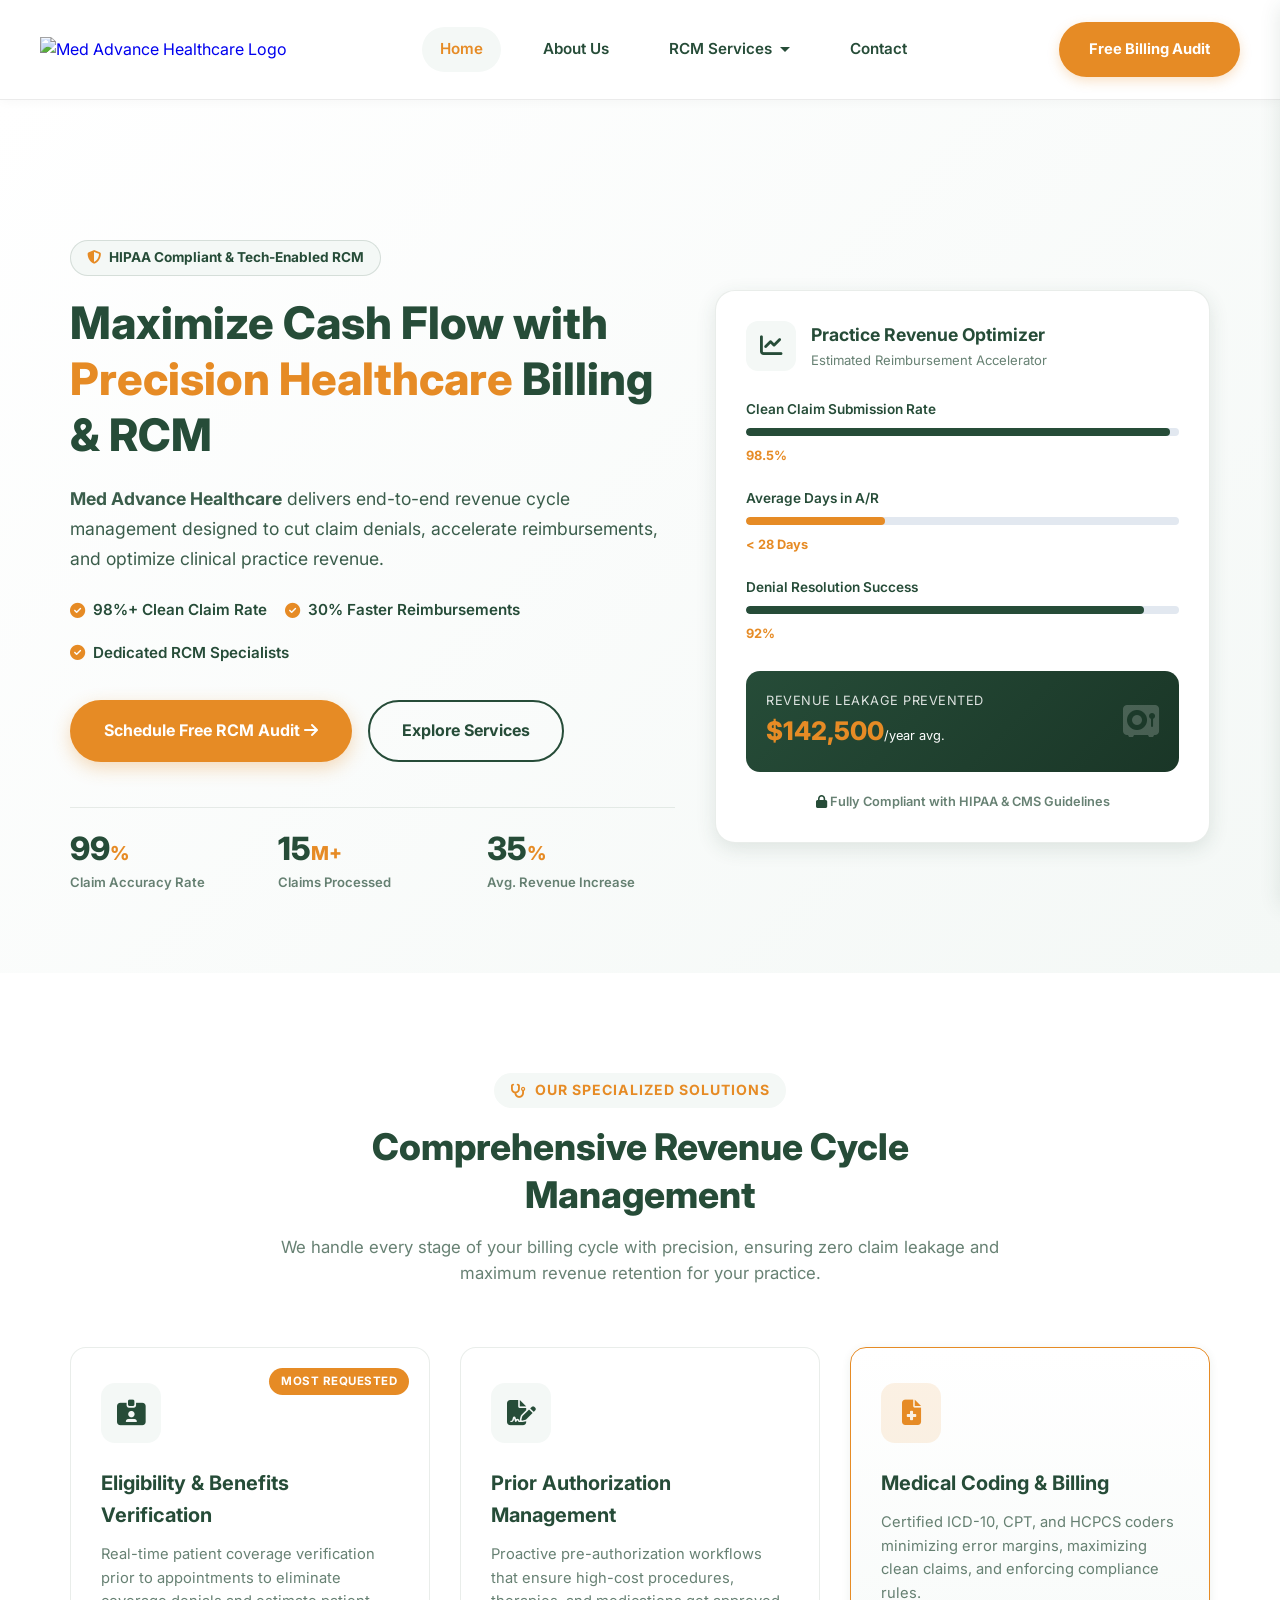
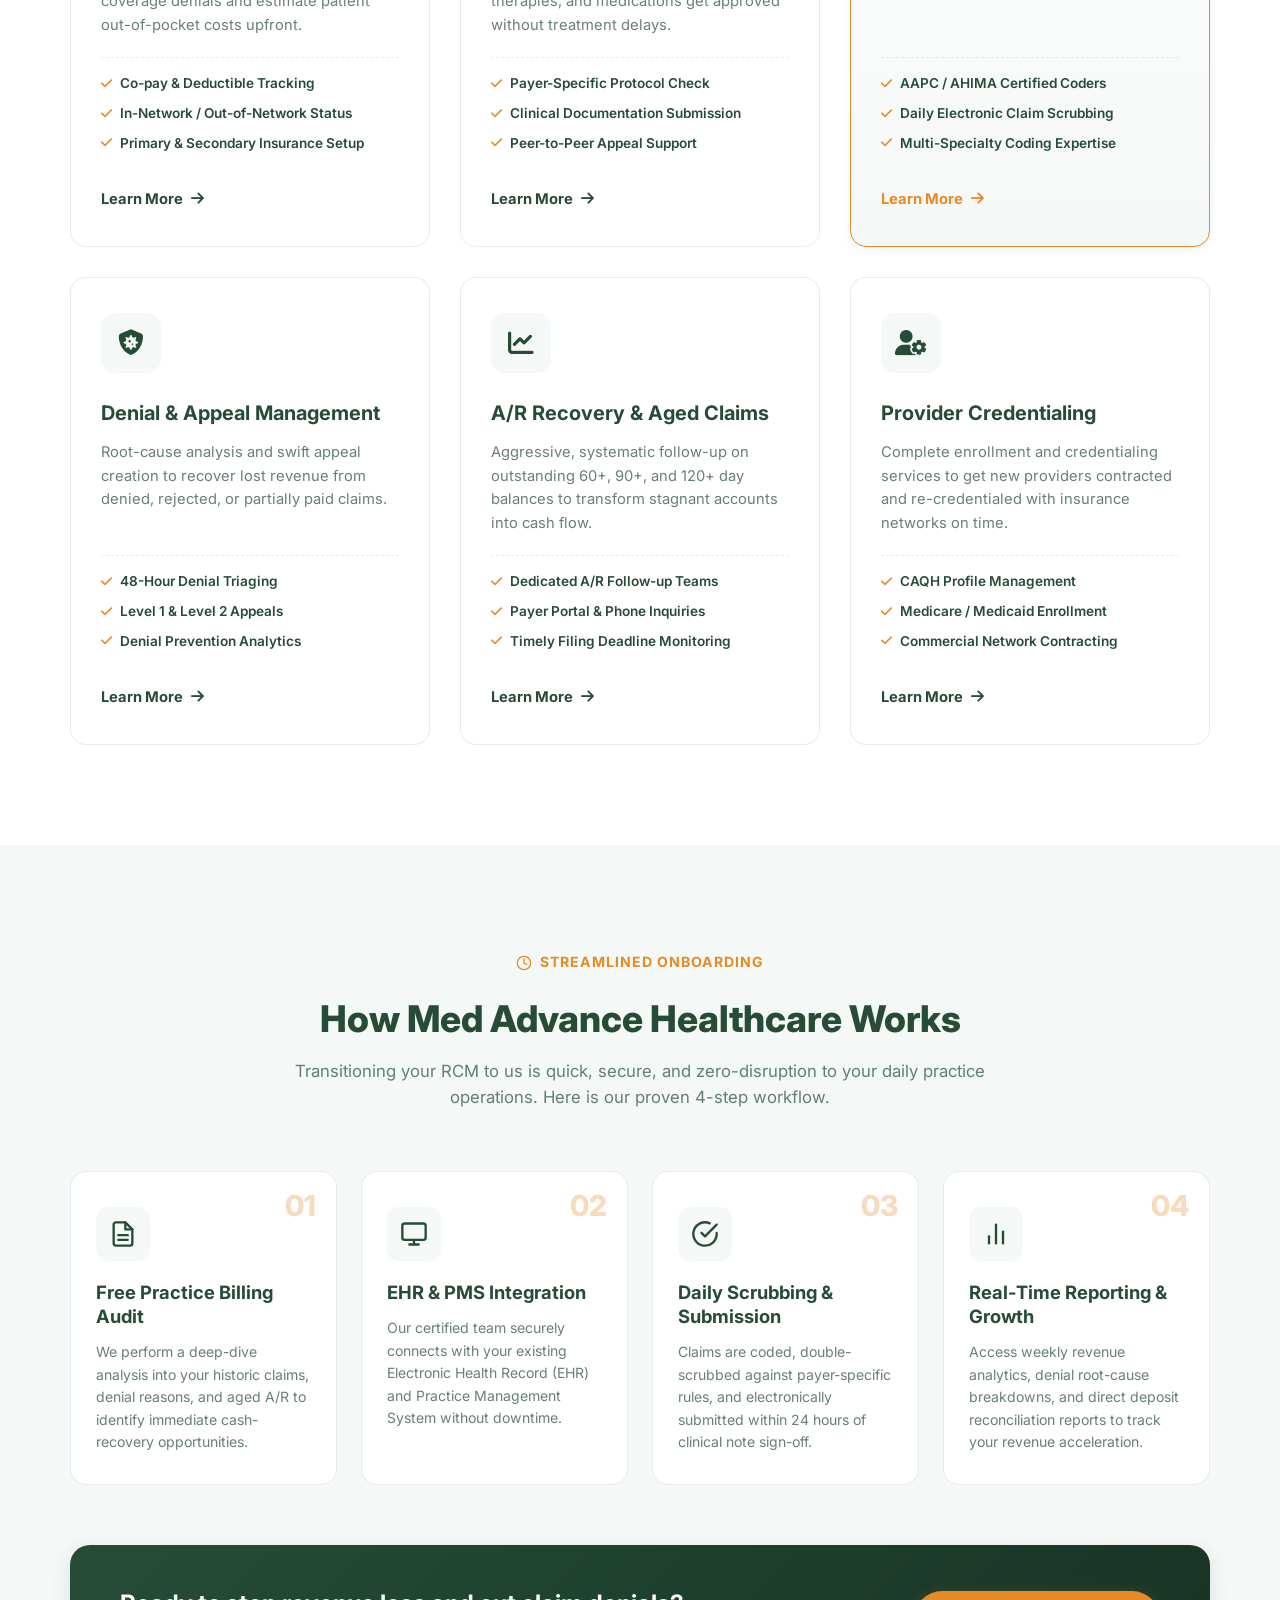
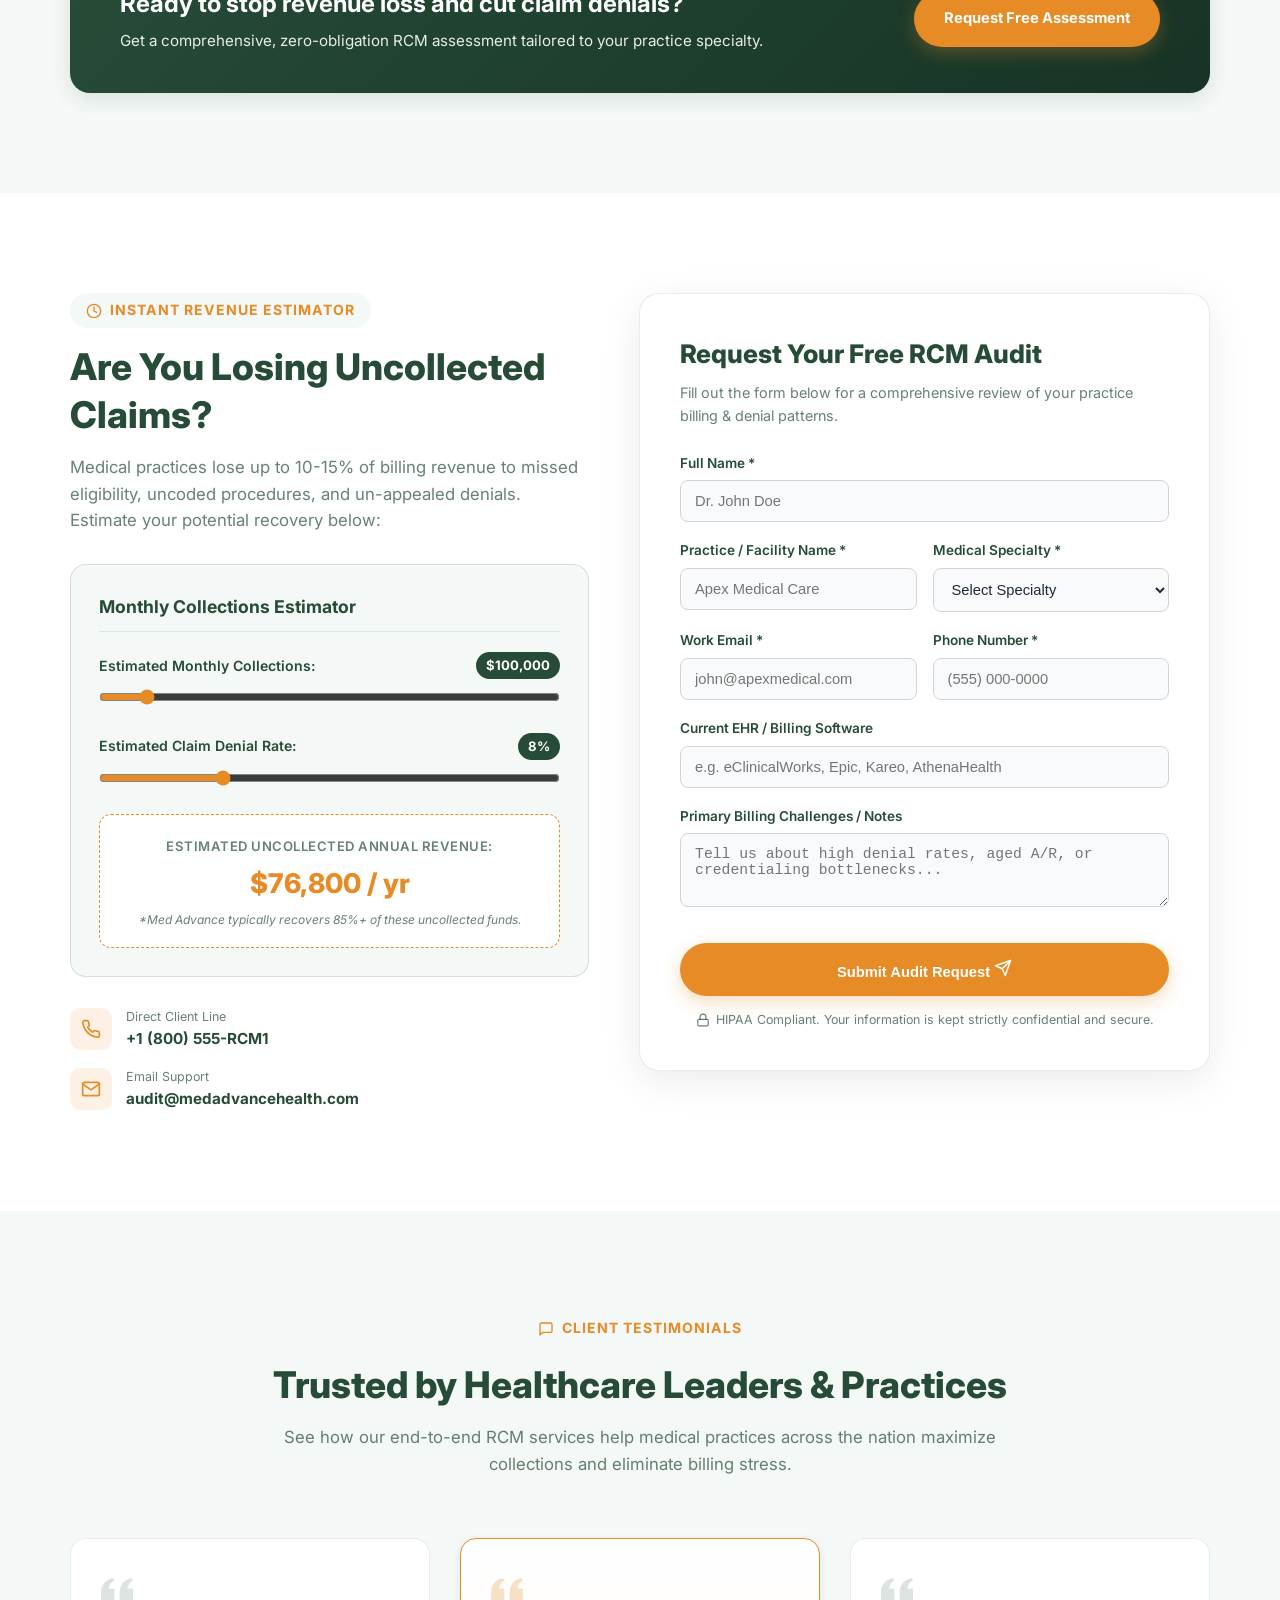
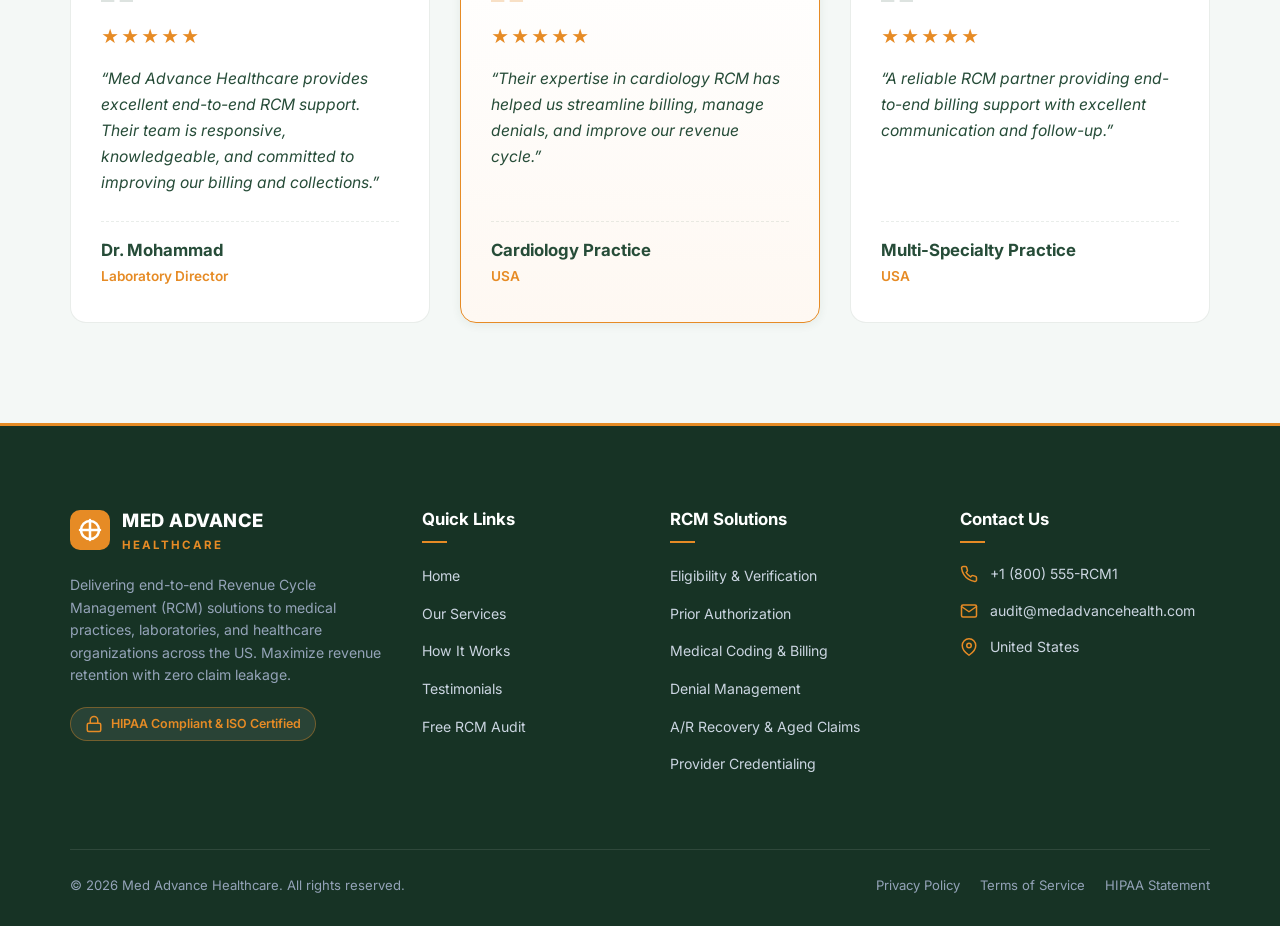
==== commit be1a0e94: "Update index.html" ====
--- a/index.html
+++ b/index.html
@@ -17,7 +17,7 @@
             <!-- BRANDING BLOCK (Update the logo image path here) -->
             <a href="#home" class="brand-logo" aria-label="Med Advance Healthcare Home">
                 <!-- Replace with your official logo image file -->
-                <img src="/logo-removebg-preview.png" alt="Med Advance Healthcare Logo"> 
+                <img src="/logos.png" alt="Med Advance Healthcare Logo"> 
                 
                 <!-- Fallback text-based logo, styled to match image -->
                 <!-- <div class="logo-text-wrapper"> -->
@@ -729,4 +729,4 @@
 
     <script src="script.js"></script>
 </body>
-</html>+</html>
